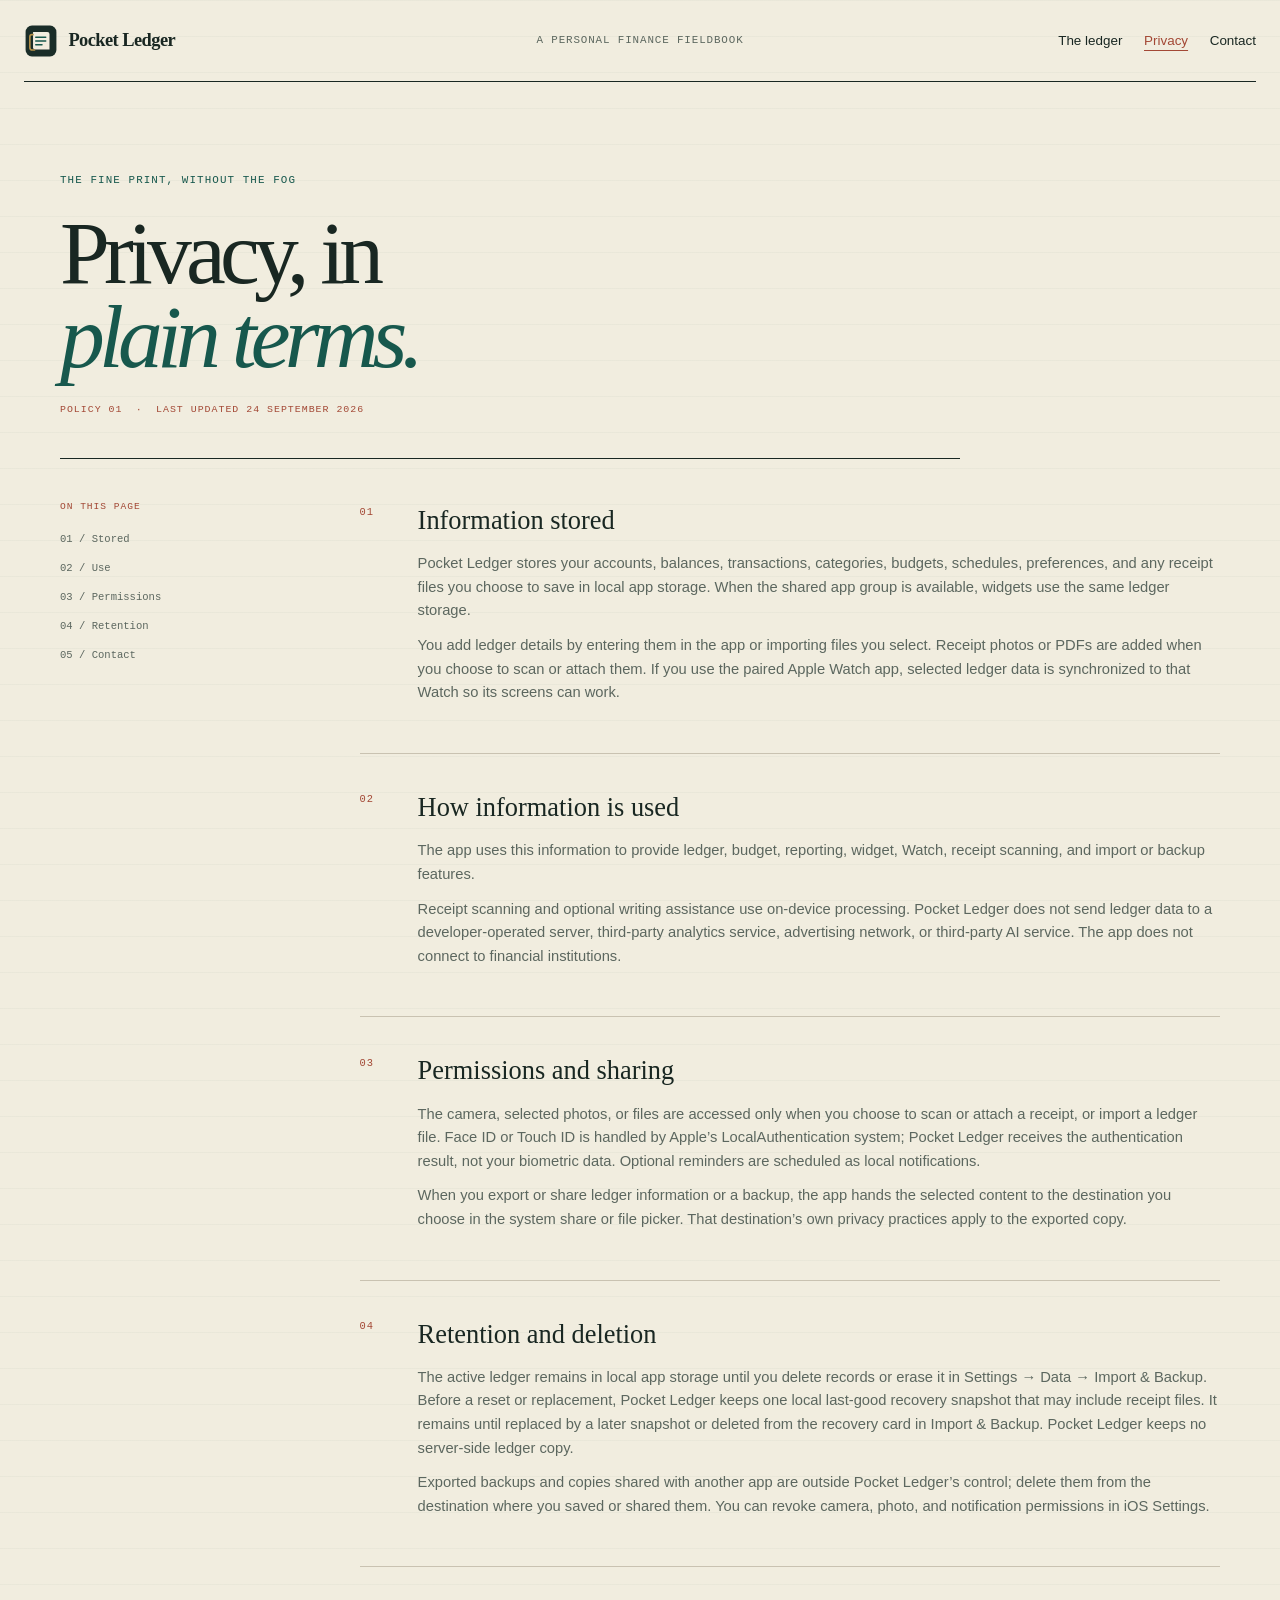
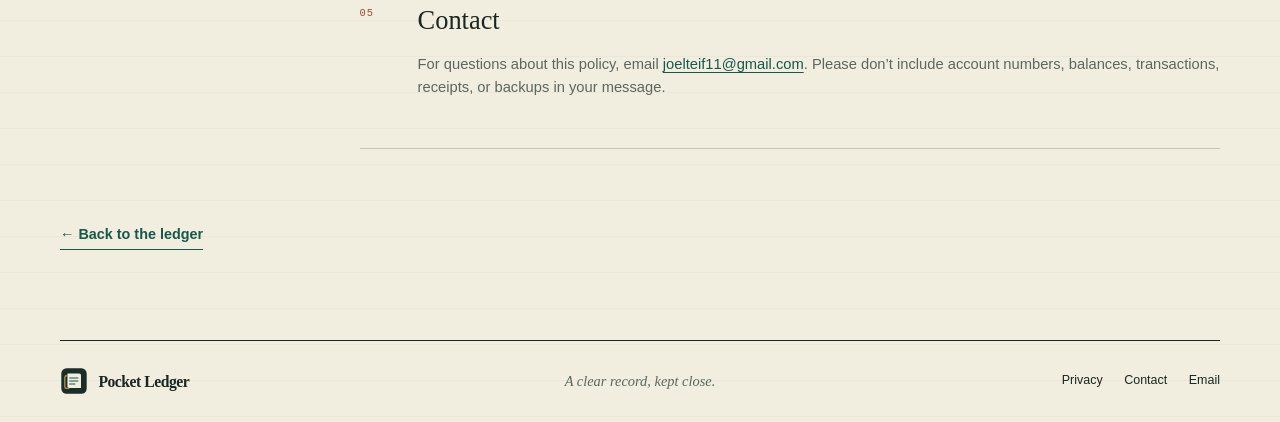
==== docs/privacy/index.html @ cd5b44ba "chore: normalize line endings and simplify watch sync" ====
<!doctype html>
<html lang="en">
  <head>
    <meta charset="utf-8">
    <meta name="viewport" content="width=device-width, initial-scale=1">
    <meta name="theme-color" content="#f1eddf">
    <meta name="description" content="Pocket Ledger privacy policy: how ledger data, receipts, permissions, exports, and deletion work.">
    <title>Privacy — Pocket Ledger</title>
    <link rel="stylesheet" href="../styles.css">
    <link rel="icon" href="../mark.svg" type="image/svg+xml">
  </head>
  <body>
    <a class="skip-link" href="#main">Skip to content</a>
    <header class="masthead">
      <a class="wordmark" href="../" aria-label="Pocket Ledger home"><img src="../mark.svg" alt="" width="34" height="34"><span>Pocket Ledger</span></a>
      <p class="masthead-note">A personal finance fieldbook</p>
      <nav aria-label="Main navigation"><a href="../#how-it-works">The ledger</a><a href="./" aria-current="page">Privacy</a><a href="../support/">Contact</a></nav>
    </header>
    <main class="document page-frame" id="main">
      <header class="document-heading">
        <p class="overline">The fine print, without the fog</p>
        <h1>Privacy, in<br><em>plain terms.</em></h1>
        <p class="document-date">POLICY 01 <span>·</span> LAST UPDATED 24 SEPTEMBER 2026</p>
      </header>
      <div class="policy-layout">
        <nav class="contents" aria-label="Policy sections">
          <span class="section-index">ON THIS PAGE</span>
          <a href="#stored">01 / Stored</a>
          <a href="#use">02 / Use</a>
          <a href="#sharing">03 / Permissions</a>
          <a href="#retention">04 / Retention</a>
          <a href="#contact">05 / Contact</a>
        </nav>
        <article class="policy-copy">
          <section id="stored">
            <span class="feature-number">01</span>
            <div><h2>Information stored</h2>
              <p>Pocket Ledger stores your accounts, balances, transactions, categories, budgets, schedules, preferences, and any receipt files you choose to save in local app storage. When the shared app group is available, widgets use the same ledger storage.</p>
              <p>You add ledger details by entering them in the app or importing files you select. Receipt photos or PDFs are added when you choose to scan or attach them. If you use the paired Apple Watch app, selected ledger data is synchronized to that Watch so its screens can work.</p>
            </div>
          </section>
          <section id="use">
            <span class="feature-number">02</span>
            <div><h2>How information is used</h2>
              <p>The app uses this information to provide ledger, budget, reporting, widget, Watch, receipt scanning, and import or backup features.</p>
              <p>Receipt scanning and optional writing assistance use on-device processing. Pocket Ledger does not send ledger data to a developer-operated server, third-party analytics service, advertising network, or third-party AI service. The app does not connect to financial institutions.</p>
            </div>
          </section>
          <section id="sharing">
            <span class="feature-number">03</span>
            <div><h2>Permissions and sharing</h2>
              <p>The camera, selected photos, or files are accessed only when you choose to scan or attach a receipt, or import a ledger file. Face ID or Touch ID is handled by Apple’s LocalAuthentication system; Pocket Ledger receives the authentication result, not your biometric data. Optional reminders are scheduled as local notifications.</p>
              <p>When you export or share ledger information or a backup, the app hands the selected content to the destination you choose in the system share or file picker. That destination’s own privacy practices apply to the exported copy.</p>
            </div>
          </section>
          <section id="retention">
            <span class="feature-number">04</span>
            <div><h2>Retention and deletion</h2>
              <p>The active ledger remains in local app storage until you delete records or erase it in Settings → Data → Import &amp; Backup. Before a reset or replacement, Pocket Ledger keeps one local last-good recovery snapshot that may include receipt files. It remains until replaced by a later snapshot or deleted from the recovery card in Import &amp; Backup. Pocket Ledger keeps no server-side ledger copy.</p>
              <p>Exported backups and copies shared with another app are outside Pocket Ledger’s control; delete them from the destination where you saved or shared them. You can revoke camera, photo, and notification permissions in iOS Settings.</p>
            </div>
          </section>
          <section id="contact">
            <span class="feature-number">05</span>
            <div><h2>Contact</h2>
              <p>For questions about this policy, email <a href="mailto:joelteif11@gmail.com">joelteif11@gmail.com</a>. Please don’t include account numbers, balances, transactions, receipts, or backups in your message.</p>
            </div>
          </section>
        </article>
      </div>
      <p class="back-link"><a class="text-action" href="../">← Back to the ledger</a></p>
    </main>
    <footer class="site-footer page-frame">
      <a class="wordmark" href="../"><img src="../mark.svg" alt="" width="28" height="28"><span>Pocket Ledger</span></a>
      <span class="footer-motto">A clear record, kept close.</span>
      <nav aria-label="Footer navigation"><a href="./">Privacy</a><a href="../support/">Contact</a><a href="mailto:joelteif11@gmail.com">Email</a></nav>
    </footer>
  </body>
</html>
---- docs/styles.css ----
:root {
  color-scheme: light dark;
  font-family: -apple-system, BlinkMacSystemFont, "Segoe UI", sans-serif;
  font-synthesis: none;
  text-rendering: optimizeLegibility;
  --paper: #f1eddf;
  --paper-deep: #e6deca;
  --ink: #192722;
  --muted: #5c675f;
  --line: #c9c2b1;
  --green: #17584d;
  --green-light: #d9e3d1;
  --gold: #b69148;
  --red: #a34835;
  --deep: #1a2d28;
  --serif: "Iowan Old Style", "Palatino Linotype", "Book Antiqua", Georgia, serif;
  --mono: "SFMono-Regular", Consolas, "Liberation Mono", monospace;
}

* { box-sizing: border-box; }
html { scroll-behavior: smooth; }
body {
  margin: 0;
  background-color: var(--paper);
  background-image: linear-gradient(to bottom, rgb(25 39 34 / 3%) 1px, transparent 1px);
  background-size: 100% 36px;
  color: var(--ink);
  line-height: 1.6;
}
a { color: var(--green); text-underline-offset: 0.22em; }
a:hover { color: var(--red); }
a:focus-visible { outline: 2px solid var(--red); outline-offset: 4px; }
.skip-link { position: absolute; z-index: 3; top: -4rem; left: 1rem; padding: 0.7rem 1rem; background: var(--paper); color: var(--ink); }
.skip-link:focus { top: 1rem; }
.page-frame { width: min(1160px, calc(100% - 3rem)); margin-inline: auto; }
.masthead { width: min(1320px, calc(100% - 3rem)); min-height: 82px; margin-inline: auto; display: grid; grid-template-columns: 1fr 1fr 1fr; align-items: center; border-bottom: 1px solid var(--ink); }
.wordmark { display: inline-flex; width: max-content; align-items: center; gap: 0.65rem; color: var(--ink); font-family: var(--serif); font-size: 1.15rem; font-weight: 700; text-decoration: none; letter-spacing: -0.03em; }
.wordmark img { display: block; }
.masthead-note { margin: 0; text-align: center; color: var(--muted); font-family: var(--mono); font-size: 0.68rem; letter-spacing: 0.08em; text-transform: uppercase; }
.masthead nav, .site-footer nav { display: flex; justify-content: flex-end; gap: 1.35rem; }
.masthead nav a, .site-footer nav a { color: var(--ink); text-decoration: none; font-size: 0.84rem; }
.masthead nav a[aria-current="page"] { color: var(--red); text-decoration: underline; text-decoration-thickness: 1px; text-underline-offset: 0.35em; }
.masthead nav a:hover, .site-footer nav a:hover { color: var(--red); }
.overline, .section-index, .document-date, .hero-footnote, .feature-number, .folio-figure figcaption span {
  font-family: var(--mono); font-size: 0.68rem; letter-spacing: 0.1em; text-transform: uppercase;
}
.overline { margin: 0 0 1.45rem; color: var(--green); }
.overline-mark { display: inline-block; width: 1.25rem; height: 1px; margin: 0 0 0.22rem 0.1rem; background: var(--red); }
.hero { display: grid; grid-template-columns: 0.92fr 1.08fr; align-items: center; gap: clamp(2rem, 5vw, 5rem); padding-block: clamp(4rem, 8vw, 7rem) clamp(3rem, 6vw, 5rem); }
.hero h1, .document-heading h1 { margin: 0; font-family: var(--serif); font-size: clamp(3.7rem, 7.5vw, 7rem); font-weight: 500; line-height: 0.93; letter-spacing: -0.065em; }
.hero h1 em, .document-heading h1 em { color: var(--green); font-weight: 400; }
.hero-description { max-width: 420px; margin: 1.7rem 0 0; color: var(--muted); font-size: 1.05rem; }
.hero-links { display: flex; flex-wrap: wrap; align-items: baseline; gap: 1.5rem; margin-top: 1.9rem; }
.text-action, .quiet-action { display: inline-flex; align-items: baseline; gap: 0.45rem; padding-bottom: 0.2rem; border-bottom: 1px solid currentColor; color: var(--green); text-decoration: none; font-size: 0.9rem; font-weight: 650; }
.quiet-action { color: var(--muted); font-weight: 500; }
.text-action:hover, .quiet-action:hover { color: var(--red); }
.hero-footnote { margin: 3.2rem 0 0; color: var(--muted); font-size: 0.62rem; }
.hero-footnote span { padding-inline: 0.35rem; color: var(--red); }
.folio-figure { margin: 0; }
.folio-figure img { display: block; width: 100%; height: auto; }
.folio-figure figcaption { display: flex; justify-content: space-between; gap: 1rem; margin-top: 0.7rem; padding-top: 0.55rem; border-top: 1px solid var(--line); color: var(--muted); font-size: 0.75rem; }
.folio-figure figcaption span { color: var(--red); font-size: 0.6rem; }
.manifesto { min-height: 155px; display: grid; grid-template-columns: 1fr 2.2fr auto; align-items: center; gap: 2rem; border-block: 1px solid var(--ink); }
.section-index { align-self: start; padding-top: 1.4rem; color: var(--red); font-size: 0.6rem; }
.manifesto > p { max-width: 720px; margin: 1.3rem 0; font-family: var(--serif); font-size: clamp(1.2rem, 2vw, 1.75rem); line-height: 1.35; }
.manifesto-stamp { width: 76px; height: 76px; display: grid; place-content: center; border: 1px solid var(--green); border-radius: 50%; color: var(--green); text-align: center; font-family: var(--mono); font-size: 0.6rem; line-height: 1.35; letter-spacing: 0.1em; transform: rotate(-9deg); }
.features { display: grid; grid-template-columns: 0.85fr 1.15fr; gap: clamp(2rem, 6vw, 7rem); padding-block: clamp(4rem, 8vw, 7rem); }
.section-heading .overline { margin-bottom: 1rem; }
.section-heading h2, .privacy-inner h2, .closing h2 { margin: 0; font-family: var(--serif); font-size: clamp(2.7rem, 5vw, 4.8rem); font-weight: 500; line-height: 0.98; letter-spacing: -0.055em; }
.feature-list { border-top: 1px solid var(--ink); }
.feature-row { display: grid; grid-template-columns: 42px 1fr; column-gap: 1rem; padding: 1.4rem 0 1.65rem; border-bottom: 1px solid var(--line); }
.feature-number { grid-row: span 2; padding-top: 0.3rem; color: var(--red); font-size: 0.65rem; }
.feature-row h3 { margin: 0; font-family: var(--serif); font-size: 1.45rem; font-weight: 500; letter-spacing: -0.025em; }
.feature-row p { max-width: 540px; margin: 0.45rem 0 0; color: var(--muted); font-size: 0.92rem; }
.privacy-strip { background: var(--deep); color: var(--paper); }
.privacy-inner { min-height: 350px; display: grid; grid-template-columns: 0.75fr 1.25fr 1fr; align-items: center; gap: 2.5rem; padding-block: 4rem; }
.privacy-inner .section-index { align-self: start; color: #d1b773; }
.privacy-inner h2 { font-size: clamp(2.5rem, 4.4vw, 4.3rem); }
.privacy-copy { max-width: 360px; }
.privacy-copy p { margin-top: 0; color: #d2d7ce; font-size: 0.92rem; }
.privacy-copy .text-action { color: #e4c879; }
.closing { padding-block: clamp(4.5rem, 9vw, 7rem); text-align: center; }
.closing .overline { margin-bottom: 1.1rem; }
.closing h2 { max-width: 650px; margin-inline: auto; }
.closing > p:not(.overline) { margin: 1rem 0; color: var(--muted); }
.email-link { display: inline-flex; align-items: center; gap: 0.55rem; color: var(--green); font-family: var(--serif); font-size: clamp(1.4rem, 3vw, 2rem); text-decoration-color: var(--gold); text-decoration-thickness: 1px; text-underline-offset: 0.28em; }
.email-link:hover { color: var(--red); }
.site-footer { min-height: 82px; display: grid; grid-template-columns: 1fr 1fr 1fr; align-items: center; border-top: 1px solid var(--ink); }
.site-footer .wordmark { font-size: 0.98rem; }
.footer-motto { color: var(--muted); text-align: center; font-family: var(--serif); font-style: italic; font-size: 0.9rem; }
.site-footer nav a { font-size: 0.78rem; }

.document { padding-block: clamp(3.5rem, 7vw, 6rem); }
.document-heading { max-width: 900px; padding-bottom: 2.5rem; border-bottom: 1px solid var(--ink); }
.document-heading h1 { font-size: clamp(3.5rem, 7vw, 6.2rem); }
.document-heading .overline { margin-bottom: 1.4rem; }
.contact-page .overline, .contact-page .section-index { font-size: 0.75rem; }
.contact-page .document-heading h1 { letter-spacing: -0.05em; }
.document-date { margin: 1.5rem 0 0; color: var(--red); font-size: 0.62rem; }
.document-date span { padding-inline: 0.4rem; }
.policy-layout { display: grid; grid-template-columns: 210px 1fr; gap: clamp(2rem, 7vw, 7rem); padding-top: 2.5rem; }
.contents { height: max-content; display: grid; gap: 0.75rem; position: sticky; top: 1.5rem; }
.contents .section-index { padding: 0 0 0.3rem; }
.contents a { color: var(--muted); text-decoration: none; font-family: var(--mono); font-size: 0.66rem; }
.contents a:hover { color: var(--red); }
.policy-copy section { display: grid; grid-template-columns: 42px 1fr; gap: 1rem; padding: 0 0 2rem; margin-bottom: 2rem; border-bottom: 1px solid var(--line); scroll-margin-top: 2rem; }
.policy-copy .feature-number { padding-top: 0.35rem; }
.policy-copy h2, .contact-sheet h2 { margin: 0; font-family: var(--serif); font-size: 1.65rem; font-weight: 500; }
.policy-copy p, .contact-sheet p { margin: 0.7rem 0 0; color: var(--muted); font-size: 0.92rem; }
.policy-copy a { color: var(--green); }
.back-link { margin: 2.5rem 0 0; }
.document-intro { max-width: 520px; color: var(--muted); font-size: 1.05rem; }
.contact-page .document-heading { border-bottom: 0; padding-bottom: 1rem; }
.contact-sheet { max-width: 760px; padding: 2rem 0; border-block: 1px solid var(--ink); }
.contact-sheet .section-index { display: block; padding: 0; margin-bottom: 1.1rem; }
.contact-sheet h2 { font-size: 2rem; }
.contact-sheet .email-link { margin-top: 0.7rem; }
.contact-sheet .email-fallback { margin-top: 0.35rem; }
.contact-sheet p { max-width: 550px; }
.contact-page .back-link { padding-top: 1rem; }

@media (max-width: 800px) {
  .masthead { grid-template-columns: 1fr auto; min-height: 78px; }
  .masthead-note { display: none; }
  .hero { grid-template-columns: 1fr; gap: 2.3rem; }
  .hero-copy { max-width: 630px; }
  .folio-figure { max-width: 700px; margin-left: auto; }
  .manifesto { grid-template-columns: 1fr auto; gap: 0 1rem; padding-block: 1rem; }
  .manifesto .section-index { grid-column: 1; padding-top: 0.3rem; }
  .manifesto > p { grid-column: 1; margin-top: 0.5rem; }
  .manifesto-stamp { grid-column: 2; grid-row: 1 / span 2; }
  .features { grid-template-columns: 1fr; gap: 2rem; }
  .section-heading h2 br { display: none; }
  .privacy-inner { min-height: 0; grid-template-columns: 1fr 1fr; gap: 1.4rem 2rem; }
  .privacy-inner .section-index { grid-column: 1 / -1; }
  .privacy-copy { max-width: 520px; }
  .policy-layout { grid-template-columns: 1fr; gap: 2rem; }
  .contents { position: static; grid-template-columns: repeat(2, max-content); column-gap: 1.25rem; }
  .contents .section-index { grid-column: 1 / -1; }
}
@media (max-width: 560px) {
  .page-frame { width: calc(100% - 2rem); }
  .masthead { width: calc(100% - 2rem); grid-template-columns: 1fr; gap: 0.55rem; padding-block: 0.8rem; }
  .masthead nav { justify-content: flex-start; gap: 1rem; }
  .masthead nav a { font-size: 0.78rem; }
  .hero { padding-block: 3.4rem 2.7rem; }
  .hero h1 { font-size: clamp(3.3rem, 15vw, 5rem); }
  .hero-footnote { margin-top: 2rem; font-size: 0.56rem; }
  .folio-figure figcaption { flex-direction: column; gap: 0.15rem; }
  .manifesto { min-height: 0; }
  .manifesto-stamp { width: 62px; height: 62px; font-size: 0.52rem; }
  .privacy-inner { grid-template-columns: 1fr; padding-block: 3rem; }
  .privacy-inner .section-index { grid-column: auto; }
  .site-footer { grid-template-columns: 1fr auto; gap: 0.7rem; padding-block: 1rem; }
  .footer-motto { display: none; }
  .site-footer nav { gap: 0.85rem; }
  .site-footer nav a { font-size: 0.72rem; }
  .document { padding-top: 3rem; }
  .document-heading h1 { font-size: clamp(3.3rem, 15vw, 5rem); }
  .contents { grid-template-columns: 1fr 1fr; }
  .policy-copy section { grid-template-columns: 30px 1fr; gap: 0.7rem; }
  .contact-sheet .email-link { font-size: clamp(1.2rem, 6vw, 1.6rem); }
}
@media (prefers-reduced-motion: reduce) {
  html { scroll-behavior: auto; }
  *, *::before, *::after { animation-duration: 0.01ms !important; transition-duration: 0.01ms !important; }
}
@media (prefers-color-scheme: dark) {
  :root { --paper: #1c2621; --paper-deep: #29362e; --ink: #eee8d9; --muted: #b9c1b8; --line: #49564a; --green: #b5d4b8; --green-light: #293a32; --gold: #dcc47e; --red: #e39477; --deep: #111a16; }
  body { background-image: linear-gradient(to bottom, rgb(238 232 217 / 3%) 1px, transparent 1px); }
  .folio-figure img { filter: brightness(0.9); }
}
@media (forced-colors: active) {
  .manifesto-stamp, .contact-sheet, .feature-row, .policy-copy section { border-color: CanvasText; }
}
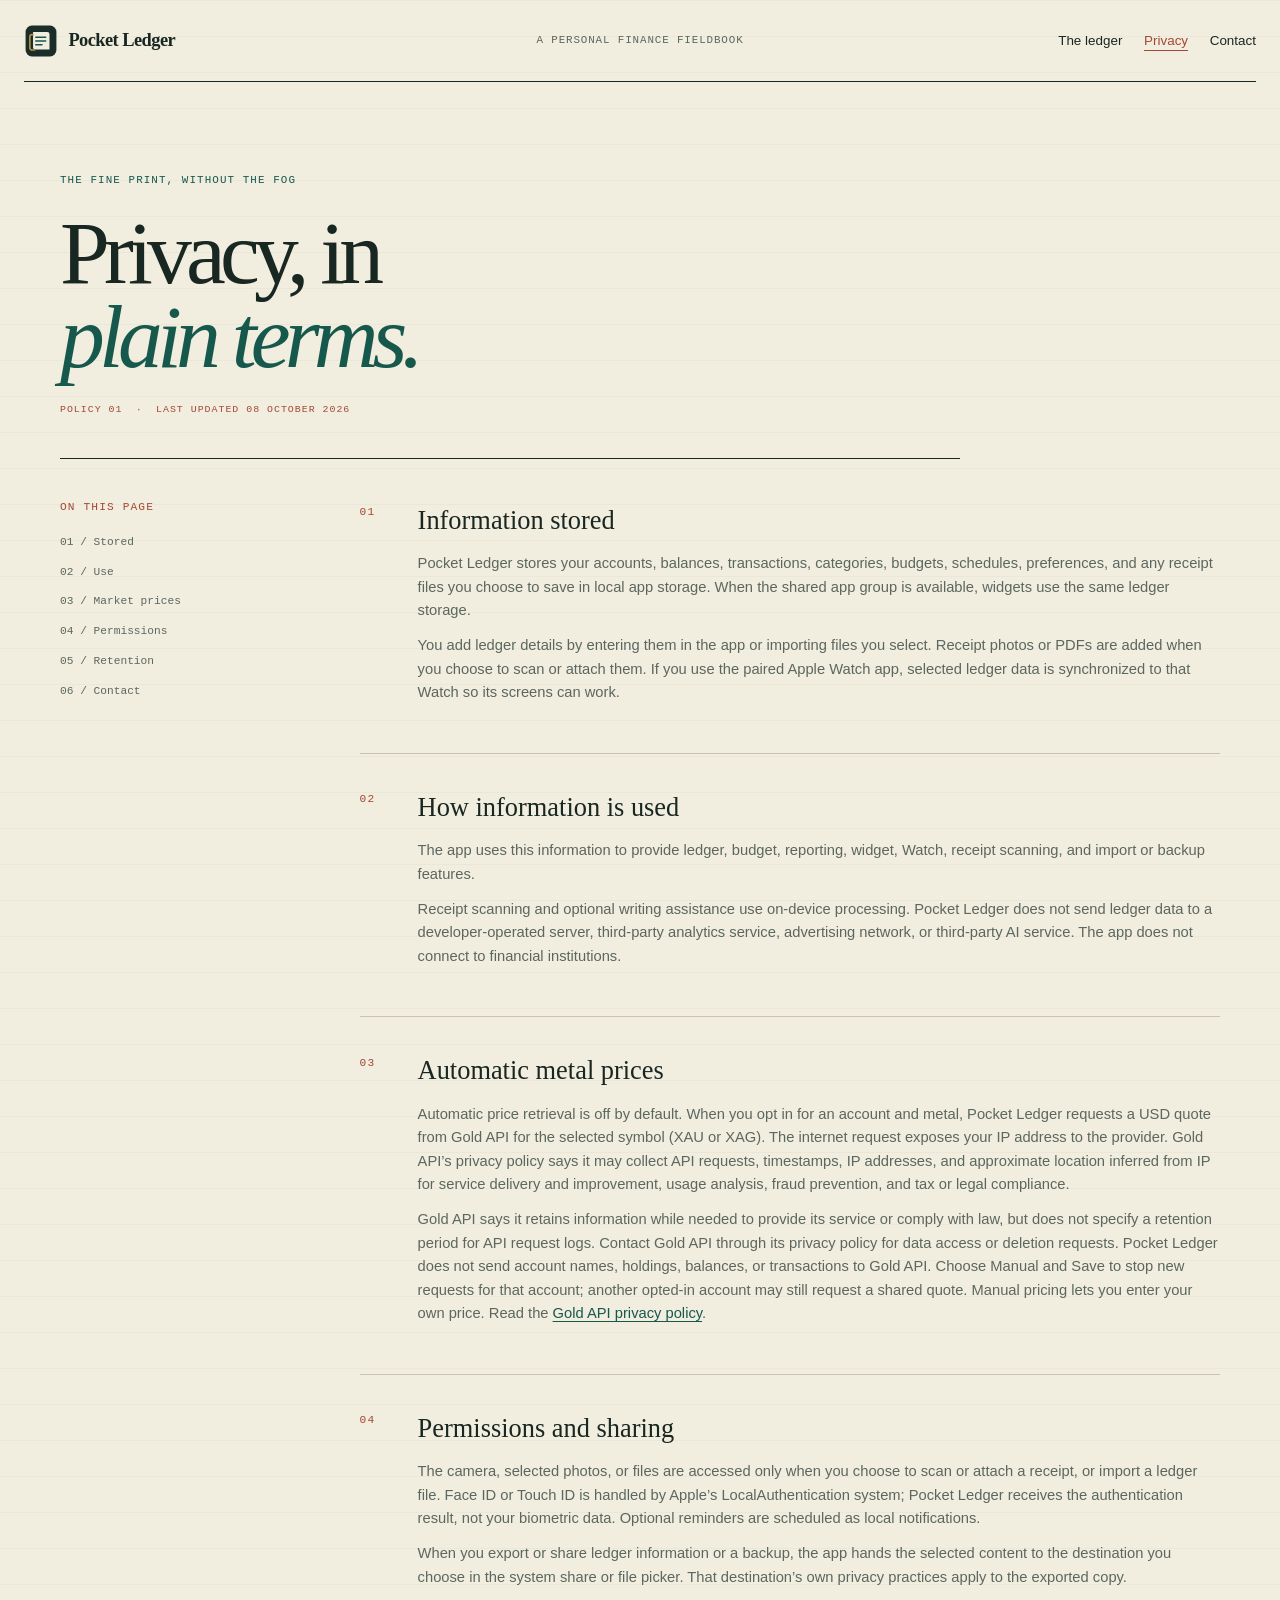
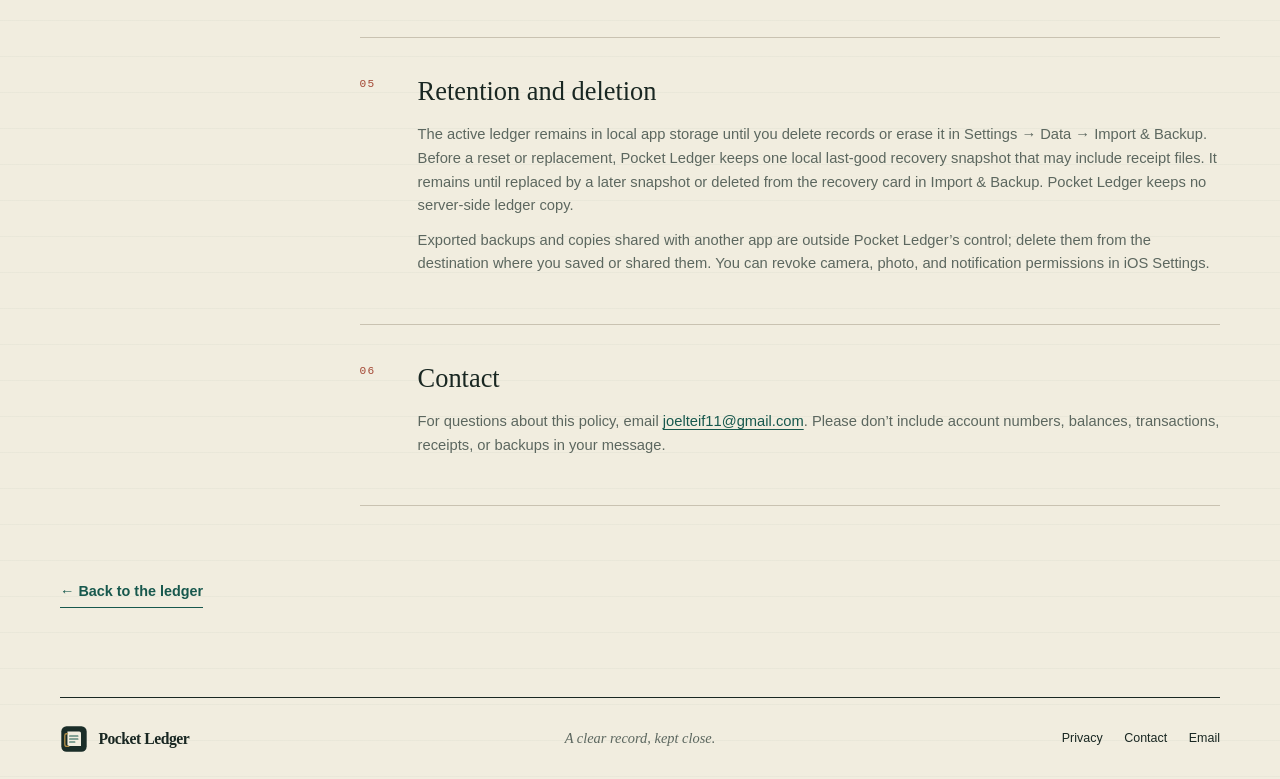
==== commit aa680c05: "Make metal price retrieval opt-in" ====
--- a/docs/privacy/index.html
+++ b/docs/privacy/index.html
@@ -1,79 +1,87 @@
-<!doctype html>
-<html lang="en">
-  <head>
-    <meta charset="utf-8">
-    <meta name="viewport" content="width=device-width, initial-scale=1">
-    <meta name="theme-color" content="#f1eddf">
-    <meta name="description" content="Pocket Ledger privacy policy: how ledger data, receipts, permissions, exports, and deletion work.">
-    <title>Privacy — Pocket Ledger</title>
-    <link rel="stylesheet" href="../styles.css">
-    <link rel="icon" href="../mark.svg" type="image/svg+xml">
-  </head>
-  <body>
-    <a class="skip-link" href="#main">Skip to content</a>
-    <header class="masthead">
-      <a class="wordmark" href="../" aria-label="Pocket Ledger home"><img src="../mark.svg" alt="" width="34" height="34"><span>Pocket Ledger</span></a>
-      <p class="masthead-note">A personal finance fieldbook</p>
-      <nav aria-label="Main navigation"><a href="../#how-it-works">The ledger</a><a href="./" aria-current="page">Privacy</a><a href="../support/">Contact</a></nav>
-    </header>
-    <main class="document page-frame" id="main">
-      <header class="document-heading">
-        <p class="overline">The fine print, without the fog</p>
-        <h1>Privacy, in<br><em>plain terms.</em></h1>
-        <p class="document-date">POLICY 01 <span>·</span> LAST UPDATED 24 SEPTEMBER 2026</p>
-      </header>
-      <div class="policy-layout">
-        <nav class="contents" aria-label="Policy sections">
-          <span class="section-index">ON THIS PAGE</span>
-          <a href="#stored">01 / Stored</a>
-          <a href="#use">02 / Use</a>
-          <a href="#sharing">03 / Permissions</a>
-          <a href="#retention">04 / Retention</a>
-          <a href="#contact">05 / Contact</a>
-        </nav>
-        <article class="policy-copy">
-          <section id="stored">
-            <span class="feature-number">01</span>
-            <div><h2>Information stored</h2>
-              <p>Pocket Ledger stores your accounts, balances, transactions, categories, budgets, schedules, preferences, and any receipt files you choose to save in local app storage. When the shared app group is available, widgets use the same ledger storage.</p>
-              <p>You add ledger details by entering them in the app or importing files you select. Receipt photos or PDFs are added when you choose to scan or attach them. If you use the paired Apple Watch app, selected ledger data is synchronized to that Watch so its screens can work.</p>
-            </div>
-          </section>
-          <section id="use">
-            <span class="feature-number">02</span>
-            <div><h2>How information is used</h2>
-              <p>The app uses this information to provide ledger, budget, reporting, widget, Watch, receipt scanning, and import or backup features.</p>
-              <p>Receipt scanning and optional writing assistance use on-device processing. Pocket Ledger does not send ledger data to a developer-operated server, third-party analytics service, advertising network, or third-party AI service. The app does not connect to financial institutions.</p>
-            </div>
-          </section>
-          <section id="sharing">
-            <span class="feature-number">03</span>
-            <div><h2>Permissions and sharing</h2>
-              <p>The camera, selected photos, or files are accessed only when you choose to scan or attach a receipt, or import a ledger file. Face ID or Touch ID is handled by Apple’s LocalAuthentication system; Pocket Ledger receives the authentication result, not your biometric data. Optional reminders are scheduled as local notifications.</p>
-              <p>When you export or share ledger information or a backup, the app hands the selected content to the destination you choose in the system share or file picker. That destination’s own privacy practices apply to the exported copy.</p>
-            </div>
-          </section>
-          <section id="retention">
-            <span class="feature-number">04</span>
-            <div><h2>Retention and deletion</h2>
-              <p>The active ledger remains in local app storage until you delete records or erase it in Settings → Data → Import &amp; Backup. Before a reset or replacement, Pocket Ledger keeps one local last-good recovery snapshot that may include receipt files. It remains until replaced by a later snapshot or deleted from the recovery card in Import &amp; Backup. Pocket Ledger keeps no server-side ledger copy.</p>
-              <p>Exported backups and copies shared with another app are outside Pocket Ledger’s control; delete them from the destination where you saved or shared them. You can revoke camera, photo, and notification permissions in iOS Settings.</p>
-            </div>
-          </section>
-          <section id="contact">
-            <span class="feature-number">05</span>
-            <div><h2>Contact</h2>
-              <p>For questions about this policy, email <a href="mailto:joelteif11@gmail.com">joelteif11@gmail.com</a>. Please don’t include account numbers, balances, transactions, receipts, or backups in your message.</p>
-            </div>
-          </section>
-        </article>
-      </div>
-      <p class="back-link"><a class="text-action" href="../">← Back to the ledger</a></p>
-    </main>
-    <footer class="site-footer page-frame">
-      <a class="wordmark" href="../"><img src="../mark.svg" alt="" width="28" height="28"><span>Pocket Ledger</span></a>
-      <span class="footer-motto">A clear record, kept close.</span>
-      <nav aria-label="Footer navigation"><a href="./">Privacy</a><a href="../support/">Contact</a><a href="mailto:joelteif11@gmail.com">Email</a></nav>
-    </footer>
-  </body>
-</html>
+<!doctype html>
+<html lang="en">
+  <head>
+    <meta charset="utf-8">
+    <meta name="viewport" content="width=device-width, initial-scale=1">
+    <meta name="theme-color" content="#f1eddf">
+    <meta name="description" content="Pocket Ledger privacy policy: how ledger data, receipts, permissions, exports, and deletion work.">
+    <title>Privacy — Pocket Ledger</title>
+    <link rel="stylesheet" href="../styles.css">
+    <link rel="icon" href="../mark.svg" type="image/svg+xml">
+  </head>
+  <body>
+    <a class="skip-link" href="#main">Skip to content</a>
+    <header class="masthead">
+      <a class="wordmark" href="../" aria-label="Pocket Ledger home"><img src="../mark.svg" alt="" width="34" height="34"><span>Pocket Ledger</span></a>
+      <p class="masthead-note">A personal finance fieldbook</p>
+      <nav aria-label="Main navigation"><a href="../#how-it-works">The ledger</a><a href="./" aria-current="page">Privacy</a><a href="../support/">Contact</a></nav>
+    </header>
+    <main class="document page-frame" id="main">
+      <header class="document-heading">
+        <p class="overline">The fine print, without the fog</p>
+        <h1>Privacy, in<br><em>plain terms.</em></h1>
+        <p class="document-date">POLICY 01 <span>·</span> LAST UPDATED 08 OCTOBER 2026</p>
+      </header>
+      <div class="policy-layout">
+        <nav class="contents" aria-label="Policy sections">
+          <span class="section-index">ON THIS PAGE</span>
+          <a href="#stored">01 / Stored</a>
+          <a href="#use">02 / Use</a>
+          <a href="#market-prices">03 / Market prices</a>
+          <a href="#sharing">04 / Permissions</a>
+          <a href="#retention">05 / Retention</a>
+          <a href="#contact">06 / Contact</a>
+        </nav>
+        <article class="policy-copy">
+          <section id="stored">
+            <span class="feature-number">01</span>
+            <div><h2>Information stored</h2>
+              <p>Pocket Ledger stores your accounts, balances, transactions, categories, budgets, schedules, preferences, and any receipt files you choose to save in local app storage. When the shared app group is available, widgets use the same ledger storage.</p>
+              <p>You add ledger details by entering them in the app or importing files you select. Receipt photos or PDFs are added when you choose to scan or attach them. If you use the paired Apple Watch app, selected ledger data is synchronized to that Watch so its screens can work.</p>
+            </div>
+          </section>
+          <section id="use">
+            <span class="feature-number">02</span>
+            <div><h2>How information is used</h2>
+              <p>The app uses this information to provide ledger, budget, reporting, widget, Watch, receipt scanning, and import or backup features.</p>
+              <p>Receipt scanning and optional writing assistance use on-device processing. Pocket Ledger does not send ledger data to a developer-operated server, third-party analytics service, advertising network, or third-party AI service. The app does not connect to financial institutions.</p>
+            </div>
+          </section>
+          <section id="market-prices">
+            <span class="feature-number">03</span>
+            <div><h2>Automatic metal prices</h2>
+              <p>Automatic price retrieval is off by default. When you opt in for an account and metal, Pocket Ledger requests a USD quote from Gold API for the selected symbol (XAU or XAG). The internet request exposes your IP address to the provider. Gold API’s privacy policy says it may collect API requests, timestamps, IP addresses, and approximate location inferred from IP for service delivery and improvement, usage analysis, fraud prevention, and tax or legal compliance.</p>
+              <p>Gold API says it retains information while needed to provide its service or comply with law, but does not specify a retention period for API request logs. Contact Gold API through its privacy policy for data access or deletion requests. Pocket Ledger does not send account names, holdings, balances, or transactions to Gold API. Choose Manual and Save to stop new requests for that account; another opted-in account may still request a shared quote. Manual pricing lets you enter your own price. Read the <a href="https://gold-api.com/privacy" target="_blank" rel="noopener noreferrer">Gold API privacy policy</a>.</p>
+            </div>
+          </section>
+          <section id="sharing">
+            <span class="feature-number">04</span>
+            <div><h2>Permissions and sharing</h2>
+              <p>The camera, selected photos, or files are accessed only when you choose to scan or attach a receipt, or import a ledger file. Face ID or Touch ID is handled by Apple’s LocalAuthentication system; Pocket Ledger receives the authentication result, not your biometric data. Optional reminders are scheduled as local notifications.</p>
+              <p>When you export or share ledger information or a backup, the app hands the selected content to the destination you choose in the system share or file picker. That destination’s own privacy practices apply to the exported copy.</p>
+            </div>
+          </section>
+          <section id="retention">
+            <span class="feature-number">05</span>
+            <div><h2>Retention and deletion</h2>
+              <p>The active ledger remains in local app storage until you delete records or erase it in Settings → Data → Import &amp; Backup. Before a reset or replacement, Pocket Ledger keeps one local last-good recovery snapshot that may include receipt files. It remains until replaced by a later snapshot or deleted from the recovery card in Import &amp; Backup. Pocket Ledger keeps no server-side ledger copy.</p>
+              <p>Exported backups and copies shared with another app are outside Pocket Ledger’s control; delete them from the destination where you saved or shared them. You can revoke camera, photo, and notification permissions in iOS Settings.</p>
+            </div>
+          </section>
+          <section id="contact">
+            <span class="feature-number">06</span>
+            <div><h2>Contact</h2>
+              <p>For questions about this policy, email <a href="mailto:joelteif11@gmail.com">joelteif11@gmail.com</a>. Please don’t include account numbers, balances, transactions, receipts, or backups in your message.</p>
+            </div>
+          </section>
+        </article>
+      </div>
+      <p class="back-link"><a class="text-action" href="../">← Back to the ledger</a></p>
+    </main>
+    <footer class="site-footer page-frame">
+      <a class="wordmark" href="../"><img src="../mark.svg" alt="" width="28" height="28"><span>Pocket Ledger</span></a>
+      <span class="footer-motto">A clear record, kept close.</span>
+      <nav aria-label="Footer navigation"><a href="./">Privacy</a><a href="../support/">Contact</a><a href="mailto:joelteif11@gmail.com">Email</a></nav>
+    </footer>
+  </body>
+</html>
--- a/docs/styles.css
+++ b/docs/styles.css
@@ -1,175 +1,175 @@
-:root {
-  color-scheme: light dark;
-  font-family: -apple-system, BlinkMacSystemFont, "Segoe UI", sans-serif;
-  font-synthesis: none;
-  text-rendering: optimizeLegibility;
-  --paper: #f1eddf;
-  --paper-deep: #e6deca;
-  --ink: #192722;
-  --muted: #5c675f;
-  --line: #c9c2b1;
-  --green: #17584d;
-  --green-light: #d9e3d1;
-  --gold: #b69148;
-  --red: #a34835;
-  --deep: #1a2d28;
-  --serif: "Iowan Old Style", "Palatino Linotype", "Book Antiqua", Georgia, serif;
-  --mono: "SFMono-Regular", Consolas, "Liberation Mono", monospace;
-}
-
-* { box-sizing: border-box; }
-html { scroll-behavior: smooth; }
-body {
-  margin: 0;
-  background-color: var(--paper);
-  background-image: linear-gradient(to bottom, rgb(25 39 34 / 3%) 1px, transparent 1px);
-  background-size: 100% 36px;
-  color: var(--ink);
-  line-height: 1.6;
-}
-a { color: var(--green); text-underline-offset: 0.22em; }
-a:hover { color: var(--red); }
-a:focus-visible { outline: 2px solid var(--red); outline-offset: 4px; }
-.skip-link { position: absolute; z-index: 3; top: -4rem; left: 1rem; padding: 0.7rem 1rem; background: var(--paper); color: var(--ink); }
-.skip-link:focus { top: 1rem; }
-.page-frame { width: min(1160px, calc(100% - 3rem)); margin-inline: auto; }
-.masthead { width: min(1320px, calc(100% - 3rem)); min-height: 82px; margin-inline: auto; display: grid; grid-template-columns: 1fr 1fr 1fr; align-items: center; border-bottom: 1px solid var(--ink); }
-.wordmark { display: inline-flex; width: max-content; align-items: center; gap: 0.65rem; color: var(--ink); font-family: var(--serif); font-size: 1.15rem; font-weight: 700; text-decoration: none; letter-spacing: -0.03em; }
-.wordmark img { display: block; }
-.masthead-note { margin: 0; text-align: center; color: var(--muted); font-family: var(--mono); font-size: 0.68rem; letter-spacing: 0.08em; text-transform: uppercase; }
-.masthead nav, .site-footer nav { display: flex; justify-content: flex-end; gap: 1.35rem; }
-.masthead nav a, .site-footer nav a { color: var(--ink); text-decoration: none; font-size: 0.84rem; }
-.masthead nav a[aria-current="page"] { color: var(--red); text-decoration: underline; text-decoration-thickness: 1px; text-underline-offset: 0.35em; }
-.masthead nav a:hover, .site-footer nav a:hover { color: var(--red); }
-.overline, .section-index, .document-date, .hero-footnote, .feature-number, .folio-figure figcaption span {
-  font-family: var(--mono); font-size: 0.68rem; letter-spacing: 0.1em; text-transform: uppercase;
-}
-.overline { margin: 0 0 1.45rem; color: var(--green); }
-.overline-mark { display: inline-block; width: 1.25rem; height: 1px; margin: 0 0 0.22rem 0.1rem; background: var(--red); }
-.hero { display: grid; grid-template-columns: 0.92fr 1.08fr; align-items: center; gap: clamp(2rem, 5vw, 5rem); padding-block: clamp(4rem, 8vw, 7rem) clamp(3rem, 6vw, 5rem); }
-.hero h1, .document-heading h1 { margin: 0; font-family: var(--serif); font-size: clamp(3.7rem, 7.5vw, 7rem); font-weight: 500; line-height: 0.93; letter-spacing: -0.065em; }
-.hero h1 em, .document-heading h1 em { color: var(--green); font-weight: 400; }
-.hero-description { max-width: 420px; margin: 1.7rem 0 0; color: var(--muted); font-size: 1.05rem; }
-.hero-links { display: flex; flex-wrap: wrap; align-items: baseline; gap: 1.5rem; margin-top: 1.9rem; }
-.text-action, .quiet-action { display: inline-flex; align-items: baseline; gap: 0.45rem; padding-bottom: 0.2rem; border-bottom: 1px solid currentColor; color: var(--green); text-decoration: none; font-size: 0.9rem; font-weight: 650; }
-.quiet-action { color: var(--muted); font-weight: 500; }
-.text-action:hover, .quiet-action:hover { color: var(--red); }
-.hero-footnote { margin: 3.2rem 0 0; color: var(--muted); font-size: 0.62rem; }
-.hero-footnote span { padding-inline: 0.35rem; color: var(--red); }
-.folio-figure { margin: 0; }
-.folio-figure img { display: block; width: 100%; height: auto; }
-.folio-figure figcaption { display: flex; justify-content: space-between; gap: 1rem; margin-top: 0.7rem; padding-top: 0.55rem; border-top: 1px solid var(--line); color: var(--muted); font-size: 0.75rem; }
-.folio-figure figcaption span { color: var(--red); font-size: 0.6rem; }
-.manifesto { min-height: 155px; display: grid; grid-template-columns: 1fr 2.2fr auto; align-items: center; gap: 2rem; border-block: 1px solid var(--ink); }
-.section-index { align-self: start; padding-top: 1.4rem; color: var(--red); font-size: 0.6rem; }
-.manifesto > p { max-width: 720px; margin: 1.3rem 0; font-family: var(--serif); font-size: clamp(1.2rem, 2vw, 1.75rem); line-height: 1.35; }
-.manifesto-stamp { width: 76px; height: 76px; display: grid; place-content: center; border: 1px solid var(--green); border-radius: 50%; color: var(--green); text-align: center; font-family: var(--mono); font-size: 0.6rem; line-height: 1.35; letter-spacing: 0.1em; transform: rotate(-9deg); }
-.features { display: grid; grid-template-columns: 0.85fr 1.15fr; gap: clamp(2rem, 6vw, 7rem); padding-block: clamp(4rem, 8vw, 7rem); }
-.section-heading .overline { margin-bottom: 1rem; }
-.section-heading h2, .privacy-inner h2, .closing h2 { margin: 0; font-family: var(--serif); font-size: clamp(2.7rem, 5vw, 4.8rem); font-weight: 500; line-height: 0.98; letter-spacing: -0.055em; }
-.feature-list { border-top: 1px solid var(--ink); }
-.feature-row { display: grid; grid-template-columns: 42px 1fr; column-gap: 1rem; padding: 1.4rem 0 1.65rem; border-bottom: 1px solid var(--line); }
-.feature-number { grid-row: span 2; padding-top: 0.3rem; color: var(--red); font-size: 0.65rem; }
-.feature-row h3 { margin: 0; font-family: var(--serif); font-size: 1.45rem; font-weight: 500; letter-spacing: -0.025em; }
-.feature-row p { max-width: 540px; margin: 0.45rem 0 0; color: var(--muted); font-size: 0.92rem; }
-.privacy-strip { background: var(--deep); color: var(--paper); }
-.privacy-inner { min-height: 350px; display: grid; grid-template-columns: 0.75fr 1.25fr 1fr; align-items: center; gap: 2.5rem; padding-block: 4rem; }
-.privacy-inner .section-index { align-self: start; color: #d1b773; }
-.privacy-inner h2 { font-size: clamp(2.5rem, 4.4vw, 4.3rem); }
-.privacy-copy { max-width: 360px; }
-.privacy-copy p { margin-top: 0; color: #d2d7ce; font-size: 0.92rem; }
-.privacy-copy .text-action { color: #e4c879; }
-.closing { padding-block: clamp(4.5rem, 9vw, 7rem); text-align: center; }
-.closing .overline { margin-bottom: 1.1rem; }
-.closing h2 { max-width: 650px; margin-inline: auto; }
-.closing > p:not(.overline) { margin: 1rem 0; color: var(--muted); }
-.email-link { display: inline-flex; align-items: center; gap: 0.55rem; color: var(--green); font-family: var(--serif); font-size: clamp(1.4rem, 3vw, 2rem); text-decoration-color: var(--gold); text-decoration-thickness: 1px; text-underline-offset: 0.28em; }
-.email-link:hover { color: var(--red); }
-.site-footer { min-height: 82px; display: grid; grid-template-columns: 1fr 1fr 1fr; align-items: center; border-top: 1px solid var(--ink); }
-.site-footer .wordmark { font-size: 0.98rem; }
-.footer-motto { color: var(--muted); text-align: center; font-family: var(--serif); font-style: italic; font-size: 0.9rem; }
-.site-footer nav a { font-size: 0.78rem; }
-
-.document { padding-block: clamp(3.5rem, 7vw, 6rem); }
-.document-heading { max-width: 900px; padding-bottom: 2.5rem; border-bottom: 1px solid var(--ink); }
-.document-heading h1 { font-size: clamp(3.5rem, 7vw, 6.2rem); }
-.document-heading .overline { margin-bottom: 1.4rem; }
-.contact-page .overline, .contact-page .section-index { font-size: 0.75rem; }
-.contact-page .document-heading h1 { letter-spacing: -0.05em; }
-.document-date { margin: 1.5rem 0 0; color: var(--red); font-size: 0.62rem; }
-.document-date span { padding-inline: 0.4rem; }
-.policy-layout { display: grid; grid-template-columns: 210px 1fr; gap: clamp(2rem, 7vw, 7rem); padding-top: 2.5rem; }
-.contents { height: max-content; display: grid; gap: 0.75rem; position: sticky; top: 1.5rem; }
-.contents .section-index { padding: 0 0 0.3rem; }
-.contents a { color: var(--muted); text-decoration: none; font-family: var(--mono); font-size: 0.66rem; }
-.contents a:hover { color: var(--red); }
-.policy-copy section { display: grid; grid-template-columns: 42px 1fr; gap: 1rem; padding: 0 0 2rem; margin-bottom: 2rem; border-bottom: 1px solid var(--line); scroll-margin-top: 2rem; }
-.policy-copy .feature-number { padding-top: 0.35rem; }
-.policy-copy h2, .contact-sheet h2 { margin: 0; font-family: var(--serif); font-size: 1.65rem; font-weight: 500; }
-.policy-copy p, .contact-sheet p { margin: 0.7rem 0 0; color: var(--muted); font-size: 0.92rem; }
-.policy-copy a { color: var(--green); }
-.back-link { margin: 2.5rem 0 0; }
-.document-intro { max-width: 520px; color: var(--muted); font-size: 1.05rem; }
-.contact-page .document-heading { border-bottom: 0; padding-bottom: 1rem; }
-.contact-sheet { max-width: 760px; padding: 2rem 0; border-block: 1px solid var(--ink); }
-.contact-sheet .section-index { display: block; padding: 0; margin-bottom: 1.1rem; }
-.contact-sheet h2 { font-size: 2rem; }
-.contact-sheet .email-link { margin-top: 0.7rem; }
-.contact-sheet .email-fallback { margin-top: 0.35rem; }
-.contact-sheet p { max-width: 550px; }
-.contact-page .back-link { padding-top: 1rem; }
-
-@media (max-width: 800px) {
-  .masthead { grid-template-columns: 1fr auto; min-height: 78px; }
-  .masthead-note { display: none; }
-  .hero { grid-template-columns: 1fr; gap: 2.3rem; }
-  .hero-copy { max-width: 630px; }
-  .folio-figure { max-width: 700px; margin-left: auto; }
-  .manifesto { grid-template-columns: 1fr auto; gap: 0 1rem; padding-block: 1rem; }
-  .manifesto .section-index { grid-column: 1; padding-top: 0.3rem; }
-  .manifesto > p { grid-column: 1; margin-top: 0.5rem; }
-  .manifesto-stamp { grid-column: 2; grid-row: 1 / span 2; }
-  .features { grid-template-columns: 1fr; gap: 2rem; }
-  .section-heading h2 br { display: none; }
-  .privacy-inner { min-height: 0; grid-template-columns: 1fr 1fr; gap: 1.4rem 2rem; }
-  .privacy-inner .section-index { grid-column: 1 / -1; }
-  .privacy-copy { max-width: 520px; }
-  .policy-layout { grid-template-columns: 1fr; gap: 2rem; }
-  .contents { position: static; grid-template-columns: repeat(2, max-content); column-gap: 1.25rem; }
-  .contents .section-index { grid-column: 1 / -1; }
-}
-@media (max-width: 560px) {
-  .page-frame { width: calc(100% - 2rem); }
-  .masthead { width: calc(100% - 2rem); grid-template-columns: 1fr; gap: 0.55rem; padding-block: 0.8rem; }
-  .masthead nav { justify-content: flex-start; gap: 1rem; }
-  .masthead nav a { font-size: 0.78rem; }
-  .hero { padding-block: 3.4rem 2.7rem; }
-  .hero h1 { font-size: clamp(3.3rem, 15vw, 5rem); }
-  .hero-footnote { margin-top: 2rem; font-size: 0.56rem; }
-  .folio-figure figcaption { flex-direction: column; gap: 0.15rem; }
-  .manifesto { min-height: 0; }
-  .manifesto-stamp { width: 62px; height: 62px; font-size: 0.52rem; }
-  .privacy-inner { grid-template-columns: 1fr; padding-block: 3rem; }
-  .privacy-inner .section-index { grid-column: auto; }
-  .site-footer { grid-template-columns: 1fr auto; gap: 0.7rem; padding-block: 1rem; }
-  .footer-motto { display: none; }
-  .site-footer nav { gap: 0.85rem; }
-  .site-footer nav a { font-size: 0.72rem; }
-  .document { padding-top: 3rem; }
-  .document-heading h1 { font-size: clamp(3.3rem, 15vw, 5rem); }
-  .contents { grid-template-columns: 1fr 1fr; }
-  .policy-copy section { grid-template-columns: 30px 1fr; gap: 0.7rem; }
-  .contact-sheet .email-link { font-size: clamp(1.2rem, 6vw, 1.6rem); }
-}
-@media (prefers-reduced-motion: reduce) {
-  html { scroll-behavior: auto; }
-  *, *::before, *::after { animation-duration: 0.01ms !important; transition-duration: 0.01ms !important; }
-}
-@media (prefers-color-scheme: dark) {
-  :root { --paper: #1c2621; --paper-deep: #29362e; --ink: #eee8d9; --muted: #b9c1b8; --line: #49564a; --green: #b5d4b8; --green-light: #293a32; --gold: #dcc47e; --red: #e39477; --deep: #111a16; }
-  body { background-image: linear-gradient(to bottom, rgb(238 232 217 / 3%) 1px, transparent 1px); }
-  .folio-figure img { filter: brightness(0.9); }
-}
-@media (forced-colors: active) {
-  .manifesto-stamp, .contact-sheet, .feature-row, .policy-copy section { border-color: CanvasText; }
-}
+:root {
+  color-scheme: light dark;
+  font-family: -apple-system, BlinkMacSystemFont, "Segoe UI", sans-serif;
+  font-synthesis: none;
+  text-rendering: optimizeLegibility;
+  --paper: #f1eddf;
+  --paper-deep: #e6deca;
+  --ink: #192722;
+  --muted: #5c675f;
+  --line: #c9c2b1;
+  --green: #17584d;
+  --green-light: #d9e3d1;
+  --gold: #b69148;
+  --red: #a34835;
+  --deep: #1a2d28;
+  --serif: "Iowan Old Style", "Palatino Linotype", "Book Antiqua", Georgia, serif;
+  --mono: "SFMono-Regular", Consolas, "Liberation Mono", monospace;
+}
+
+* { box-sizing: border-box; }
+html { scroll-behavior: smooth; }
+body {
+  margin: 0;
+  background-color: var(--paper);
+  background-image: linear-gradient(to bottom, rgb(25 39 34 / 3%) 1px, transparent 1px);
+  background-size: 100% 36px;
+  color: var(--ink);
+  line-height: 1.6;
+}
+a { color: var(--green); text-underline-offset: 0.22em; }
+a:hover { color: var(--red); }
+a:focus-visible { outline: 2px solid var(--red); outline-offset: 4px; }
+.skip-link { position: absolute; z-index: 3; top: -4rem; left: 1rem; padding: 0.7rem 1rem; background: var(--paper); color: var(--ink); }
+.skip-link:focus { top: 1rem; }
+.page-frame { width: min(1160px, calc(100% - 3rem)); margin-inline: auto; }
+.masthead { width: min(1320px, calc(100% - 3rem)); min-height: 82px; margin-inline: auto; display: grid; grid-template-columns: 1fr 1fr 1fr; align-items: center; border-bottom: 1px solid var(--ink); }
+.wordmark { display: inline-flex; width: max-content; align-items: center; gap: 0.65rem; color: var(--ink); font-family: var(--serif); font-size: 1.15rem; font-weight: 700; text-decoration: none; letter-spacing: -0.03em; }
+.wordmark img { display: block; }
+.masthead-note { margin: 0; text-align: center; color: var(--muted); font-family: var(--mono); font-size: 0.68rem; letter-spacing: 0.08em; text-transform: uppercase; }
+.masthead nav, .site-footer nav { display: flex; justify-content: flex-end; gap: 1.35rem; }
+.masthead nav a, .site-footer nav a { color: var(--ink); text-decoration: none; font-size: 0.84rem; }
+.masthead nav a[aria-current="page"] { color: var(--red); text-decoration: underline; text-decoration-thickness: 1px; text-underline-offset: 0.35em; }
+.masthead nav a:hover, .site-footer nav a:hover { color: var(--red); }
+.overline, .section-index, .document-date, .hero-footnote, .feature-number, .folio-figure figcaption span {
+  font-family: var(--mono); font-size: 0.68rem; letter-spacing: 0.1em; text-transform: uppercase;
+}
+.overline { margin: 0 0 1.45rem; color: var(--green); }
+.overline-mark { display: inline-block; width: 1.25rem; height: 1px; margin: 0 0 0.22rem 0.1rem; background: var(--red); }
+.hero { display: grid; grid-template-columns: 0.92fr 1.08fr; align-items: center; gap: clamp(2rem, 5vw, 5rem); padding-block: clamp(4rem, 8vw, 7rem) clamp(3rem, 6vw, 5rem); }
+.hero h1, .document-heading h1 { margin: 0; font-family: var(--serif); font-size: clamp(3.7rem, 7.5vw, 7rem); font-weight: 500; line-height: 0.93; letter-spacing: -0.065em; }
+.hero h1 em, .document-heading h1 em { color: var(--green); font-weight: 400; }
+.hero-description { max-width: 420px; margin: 1.7rem 0 0; color: var(--muted); font-size: 1.05rem; }
+.hero-links { display: flex; flex-wrap: wrap; align-items: baseline; gap: 1.5rem; margin-top: 1.9rem; }
+.text-action, .quiet-action { display: inline-flex; align-items: baseline; gap: 0.45rem; padding-bottom: 0.2rem; border-bottom: 1px solid currentColor; color: var(--green); text-decoration: none; font-size: 0.9rem; font-weight: 650; }
+.quiet-action { color: var(--muted); font-weight: 500; }
+.text-action:hover, .quiet-action:hover { color: var(--red); }
+.hero-footnote { margin: 3.2rem 0 0; color: var(--muted); font-size: 0.62rem; }
+.hero-footnote span { padding-inline: 0.35rem; color: var(--red); }
+.folio-figure { margin: 0; }
+.folio-figure img { display: block; width: 100%; height: auto; }
+.folio-figure figcaption { display: flex; justify-content: space-between; gap: 1rem; margin-top: 0.7rem; padding-top: 0.55rem; border-top: 1px solid var(--line); color: var(--muted); font-size: 0.75rem; }
+.folio-figure figcaption span { color: var(--red); font-size: 0.6rem; }
+.manifesto { min-height: 155px; display: grid; grid-template-columns: 1fr 2.2fr auto; align-items: center; gap: 2rem; border-block: 1px solid var(--ink); }
+.section-index { align-self: start; padding-top: 1.4rem; color: var(--red); font-size: 0.6rem; }
+.manifesto > p { max-width: 720px; margin: 1.3rem 0; font-family: var(--serif); font-size: clamp(1.2rem, 2vw, 1.75rem); line-height: 1.35; }
+.manifesto-stamp { width: 76px; height: 76px; display: grid; place-content: center; border: 1px solid var(--green); border-radius: 50%; color: var(--green); text-align: center; font-family: var(--mono); font-size: 0.6rem; line-height: 1.35; letter-spacing: 0.1em; transform: rotate(-9deg); }
+.features { display: grid; grid-template-columns: 0.85fr 1.15fr; gap: clamp(2rem, 6vw, 7rem); padding-block: clamp(4rem, 8vw, 7rem); }
+.section-heading .overline { margin-bottom: 1rem; }
+.section-heading h2, .privacy-inner h2, .closing h2 { margin: 0; font-family: var(--serif); font-size: clamp(2.7rem, 5vw, 4.8rem); font-weight: 500; line-height: 0.98; letter-spacing: -0.055em; }
+.feature-list { border-top: 1px solid var(--ink); }
+.feature-row { display: grid; grid-template-columns: 42px 1fr; column-gap: 1rem; padding: 1.4rem 0 1.65rem; border-bottom: 1px solid var(--line); }
+.feature-number { grid-row: span 2; padding-top: 0.3rem; color: var(--red); font-size: 0.65rem; }
+.feature-row h3 { margin: 0; font-family: var(--serif); font-size: 1.45rem; font-weight: 500; letter-spacing: -0.025em; }
+.feature-row p { max-width: 540px; margin: 0.45rem 0 0; color: var(--muted); font-size: 0.92rem; }
+.privacy-strip { background: var(--deep); color: var(--paper); }
+.privacy-inner { min-height: 350px; display: grid; grid-template-columns: 0.75fr 1.25fr 1fr; align-items: center; gap: 2.5rem; padding-block: 4rem; }
+.privacy-inner .section-index { align-self: start; color: #d1b773; }
+.privacy-inner h2 { font-size: clamp(2.5rem, 4.4vw, 4.3rem); }
+.privacy-copy { max-width: 360px; }
+.privacy-copy p { margin-top: 0; color: #d2d7ce; font-size: 0.92rem; }
+.privacy-copy .text-action { color: #e4c879; }
+.closing { padding-block: clamp(4.5rem, 9vw, 7rem); text-align: center; }
+.closing .overline { margin-bottom: 1.1rem; }
+.closing h2 { max-width: 650px; margin-inline: auto; }
+.closing > p:not(.overline) { margin: 1rem 0; color: var(--muted); }
+.email-link { display: inline-flex; align-items: center; gap: 0.55rem; color: var(--green); font-family: var(--serif); font-size: clamp(1.4rem, 3vw, 2rem); text-decoration-color: var(--gold); text-decoration-thickness: 1px; text-underline-offset: 0.28em; }
+.email-link:hover { color: var(--red); }
+.site-footer { min-height: 82px; display: grid; grid-template-columns: 1fr 1fr 1fr; align-items: center; border-top: 1px solid var(--ink); }
+.site-footer .wordmark { font-size: 0.98rem; }
+.footer-motto { color: var(--muted); text-align: center; font-family: var(--serif); font-style: italic; font-size: 0.9rem; }
+.site-footer nav a { font-size: 0.78rem; }
+
+.document { padding-block: clamp(3.5rem, 7vw, 6rem); }
+.document-heading { max-width: 900px; padding-bottom: 2.5rem; border-bottom: 1px solid var(--ink); }
+.document-heading h1 { font-size: clamp(3.5rem, 7vw, 6.2rem); }
+.document-heading .overline { margin-bottom: 1.4rem; }
+.contact-page .overline, .contact-page .section-index { font-size: 0.75rem; }
+.contact-page .document-heading h1 { letter-spacing: -0.05em; }
+.document-date { margin: 1.5rem 0 0; color: var(--red); font-size: 0.62rem; }
+.document-date span { padding-inline: 0.4rem; }
+.policy-layout { display: grid; grid-template-columns: 210px 1fr; gap: clamp(2rem, 7vw, 7rem); padding-top: 2.5rem; }
+.contents { height: max-content; display: grid; gap: 0.75rem; position: sticky; top: 1.5rem; }
+.contents .section-index { padding: 0 0 0.3rem; font-size: 0.7rem; }
+.contents a { color: var(--muted); text-decoration: none; font-family: var(--mono); font-size: 0.7rem; }
+.contents a:hover { color: var(--red); }
+.policy-copy section { display: grid; grid-template-columns: 42px 1fr; gap: 1rem; padding: 0 0 2rem; margin-bottom: 2rem; border-bottom: 1px solid var(--line); scroll-margin-top: 2rem; }
+.policy-copy .feature-number { padding-top: 0.35rem; font-size: 0.7rem; }
+.policy-copy h2, .contact-sheet h2 { margin: 0; font-family: var(--serif); font-size: 1.65rem; font-weight: 500; }
+.policy-copy p, .contact-sheet p { margin: 0.7rem 0 0; color: var(--muted); font-size: 0.92rem; }
+.policy-copy a { color: var(--green); }
+.back-link { margin: 2.5rem 0 0; }
+.document-intro { max-width: 520px; color: var(--muted); font-size: 1.05rem; }
+.contact-page .document-heading { border-bottom: 0; padding-bottom: 1rem; }
+.contact-sheet { max-width: 760px; padding: 2rem 0; border-block: 1px solid var(--ink); }
+.contact-sheet .section-index { display: block; padding: 0; margin-bottom: 1.1rem; }
+.contact-sheet h2 { font-size: 2rem; }
+.contact-sheet .email-link { margin-top: 0.7rem; }
+.contact-sheet .email-fallback { margin-top: 0.35rem; }
+.contact-sheet p { max-width: 550px; }
+.contact-page .back-link { padding-top: 1rem; }
+
+@media (max-width: 800px) {
+  .masthead { grid-template-columns: 1fr auto; min-height: 78px; }
+  .masthead-note { display: none; }
+  .hero { grid-template-columns: 1fr; gap: 2.3rem; }
+  .hero-copy { max-width: 630px; }
+  .folio-figure { max-width: 700px; margin-left: auto; }
+  .manifesto { grid-template-columns: 1fr auto; gap: 0 1rem; padding-block: 1rem; }
+  .manifesto .section-index { grid-column: 1; padding-top: 0.3rem; }
+  .manifesto > p { grid-column: 1; margin-top: 0.5rem; }
+  .manifesto-stamp { grid-column: 2; grid-row: 1 / span 2; }
+  .features { grid-template-columns: 1fr; gap: 2rem; }
+  .section-heading h2 br { display: none; }
+  .privacy-inner { min-height: 0; grid-template-columns: 1fr 1fr; gap: 1.4rem 2rem; }
+  .privacy-inner .section-index { grid-column: 1 / -1; }
+  .privacy-copy { max-width: 520px; }
+  .policy-layout { grid-template-columns: 1fr; gap: 2rem; }
+  .contents { position: static; grid-template-columns: repeat(2, max-content); column-gap: 1.25rem; }
+  .contents .section-index { grid-column: 1 / -1; }
+}
+@media (max-width: 560px) {
+  .page-frame { width: calc(100% - 2rem); }
+  .masthead { width: calc(100% - 2rem); grid-template-columns: 1fr; gap: 0.55rem; padding-block: 0.8rem; }
+  .masthead nav { justify-content: flex-start; gap: 1rem; }
+  .masthead nav a { font-size: 0.78rem; }
+  .hero { padding-block: 3.4rem 2.7rem; }
+  .hero h1 { font-size: clamp(3.3rem, 15vw, 5rem); }
+  .hero-footnote { margin-top: 2rem; font-size: 0.56rem; }
+  .folio-figure figcaption { flex-direction: column; gap: 0.15rem; }
+  .manifesto { min-height: 0; }
+  .manifesto-stamp { width: 62px; height: 62px; font-size: 0.52rem; }
+  .privacy-inner { grid-template-columns: 1fr; padding-block: 3rem; }
+  .privacy-inner .section-index { grid-column: auto; }
+  .site-footer { grid-template-columns: 1fr auto; gap: 0.7rem; padding-block: 1rem; }
+  .footer-motto { display: none; }
+  .site-footer nav { gap: 0.85rem; }
+  .site-footer nav a { font-size: 0.72rem; }
+  .document { padding-top: 3rem; }
+  .document-heading h1 { font-size: clamp(3.3rem, 15vw, 5rem); }
+  .contents { grid-template-columns: 1fr 1fr; }
+  .policy-copy section { grid-template-columns: 30px 1fr; gap: 0.7rem; }
+  .contact-sheet .email-link { font-size: clamp(1.2rem, 6vw, 1.6rem); }
+}
+@media (prefers-reduced-motion: reduce) {
+  html { scroll-behavior: auto; }
+  *, *::before, *::after { animation-duration: 0.01ms !important; transition-duration: 0.01ms !important; }
+}
+@media (prefers-color-scheme: dark) {
+  :root { --paper: #1c2621; --paper-deep: #29362e; --ink: #eee8d9; --muted: #b9c1b8; --line: #49564a; --green: #b5d4b8; --green-light: #293a32; --gold: #dcc47e; --red: #e39477; --deep: #111a16; }
+  body { background-image: linear-gradient(to bottom, rgb(238 232 217 / 3%) 1px, transparent 1px); }
+  .folio-figure img { filter: brightness(0.9); }
+}
+@media (forced-colors: active) {
+  .manifesto-stamp, .contact-sheet, .feature-row, .policy-copy section { border-color: CanvasText; }
+}
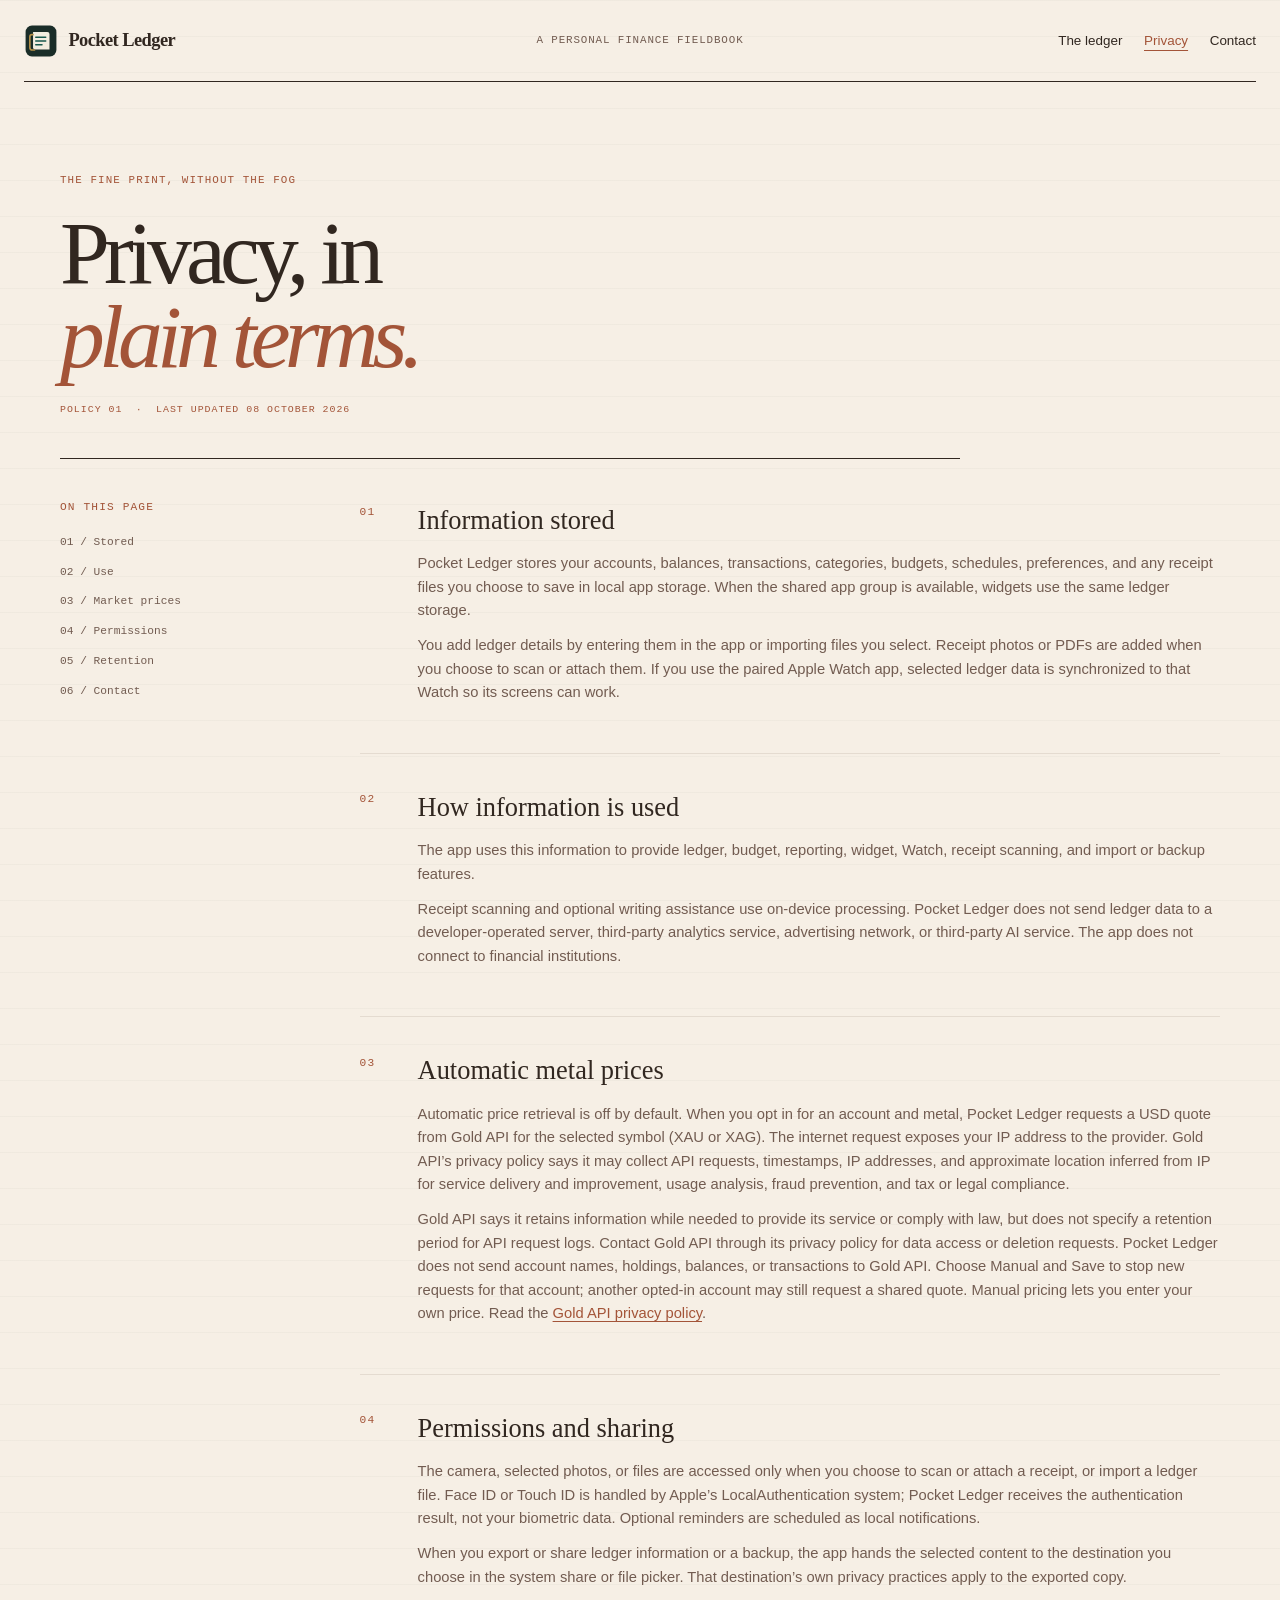
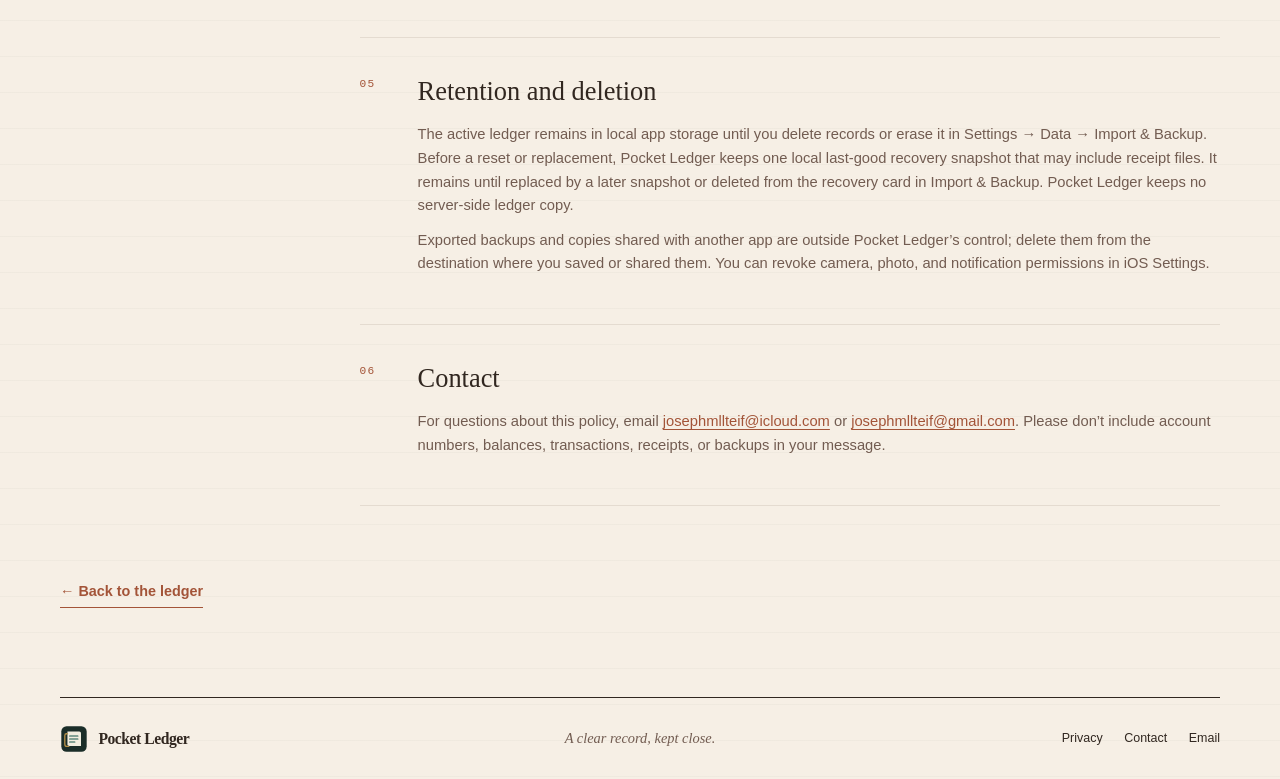
==== commit 8007f7a2: "Update contacts and GitHub Pages theme" ====
--- a/docs/privacy/index.html
+++ b/docs/privacy/index.html
@@ -71,7 +71,7 @@
           <section id="contact">
             <span class="feature-number">06</span>
             <div><h2>Contact</h2>
-              <p>For questions about this policy, email <a href="mailto:joelteif11@gmail.com">joelteif11@gmail.com</a>. Please don’t include account numbers, balances, transactions, receipts, or backups in your message.</p>
+              <p>For questions about this policy, email <a href="mailto:josephmllteif@icloud.com">josephmllteif@icloud.com</a> or <a href="mailto:josephmllteif@gmail.com">josephmllteif@gmail.com</a>. Please don’t include account numbers, balances, transactions, receipts, or backups in your message.</p>
             </div>
           </section>
         </article>
@@ -81,7 +81,7 @@
     <footer class="site-footer page-frame">
       <a class="wordmark" href="../"><img src="../mark.svg" alt="" width="28" height="28"><span>Pocket Ledger</span></a>
       <span class="footer-motto">A clear record, kept close.</span>
-      <nav aria-label="Footer navigation"><a href="./">Privacy</a><a href="../support/">Contact</a><a href="mailto:joelteif11@gmail.com">Email</a></nav>
+      <nav aria-label="Footer navigation"><a href="./">Privacy</a><a href="../support/">Contact</a><a href="mailto:josephmllteif@icloud.com,josephmllteif@gmail.com">Email</a></nav>
     </footer>
   </body>
 </html>
--- a/docs/styles.css
+++ b/docs/styles.css
@@ -3,16 +3,14 @@
   font-family: -apple-system, BlinkMacSystemFont, "Segoe UI", sans-serif;
   font-synthesis: none;
   text-rendering: optimizeLegibility;
-  --paper: #f1eddf;
-  --paper-deep: #e6deca;
-  --ink: #192722;
-  --muted: #5c675f;
-  --line: #c9c2b1;
-  --green: #17584d;
-  --green-light: #d9e3d1;
-  --gold: #b69148;
-  --red: #a34835;
-  --deep: #1a2d28;
+  --paper: #f6efe5;
+  --paper-deep: #ede1d4;
+  --ink: #312720;
+  --muted: #725c51;
+  --line: #e4dbd0;
+  --accent: #a35438;
+  --warning: #b06a00;
+  --privacy-surface: #312720;
   --serif: "Iowan Old Style", "Palatino Linotype", "Book Antiqua", Georgia, serif;
   --mono: "SFMono-Regular", Consolas, "Liberation Mono", monospace;
 }
@@ -22,14 +20,14 @@
 body {
   margin: 0;
   background-color: var(--paper);
-  background-image: linear-gradient(to bottom, rgb(25 39 34 / 3%) 1px, transparent 1px);
+  background-image: linear-gradient(to bottom, rgb(49 39 32 / 3%) 1px, transparent 1px);
   background-size: 100% 36px;
   color: var(--ink);
   line-height: 1.6;
 }
-a { color: var(--green); text-underline-offset: 0.22em; }
-a:hover { color: var(--red); }
-a:focus-visible { outline: 2px solid var(--red); outline-offset: 4px; }
+a { color: var(--accent); text-underline-offset: 0.22em; }
+a:hover { color: var(--accent); }
+a:focus-visible { outline: 2px solid var(--accent); outline-offset: 4px; }
 .skip-link { position: absolute; z-index: 3; top: -4rem; left: 1rem; padding: 0.7rem 1rem; background: var(--paper); color: var(--ink); }
 .skip-link:focus { top: 1rem; }
 .page-frame { width: min(1160px, calc(100% - 3rem)); margin-inline: auto; }
@@ -39,52 +37,54 @@
 .masthead-note { margin: 0; text-align: center; color: var(--muted); font-family: var(--mono); font-size: 0.68rem; letter-spacing: 0.08em; text-transform: uppercase; }
 .masthead nav, .site-footer nav { display: flex; justify-content: flex-end; gap: 1.35rem; }
 .masthead nav a, .site-footer nav a { color: var(--ink); text-decoration: none; font-size: 0.84rem; }
-.masthead nav a[aria-current="page"] { color: var(--red); text-decoration: underline; text-decoration-thickness: 1px; text-underline-offset: 0.35em; }
-.masthead nav a:hover, .site-footer nav a:hover { color: var(--red); }
+.masthead nav a[aria-current="page"] { color: var(--accent); text-decoration: underline; text-decoration-thickness: 1px; text-underline-offset: 0.35em; }
+.masthead nav a:hover, .site-footer nav a:hover { color: var(--accent); }
 .overline, .section-index, .document-date, .hero-footnote, .feature-number, .folio-figure figcaption span {
   font-family: var(--mono); font-size: 0.68rem; letter-spacing: 0.1em; text-transform: uppercase;
 }
-.overline { margin: 0 0 1.45rem; color: var(--green); }
-.overline-mark { display: inline-block; width: 1.25rem; height: 1px; margin: 0 0 0.22rem 0.1rem; background: var(--red); }
+.overline { margin: 0 0 1.45rem; color: var(--accent); }
+.overline-mark { display: inline-block; width: 1.25rem; height: 1px; margin: 0 0 0.22rem 0.1rem; background: var(--accent); }
 .hero { display: grid; grid-template-columns: 0.92fr 1.08fr; align-items: center; gap: clamp(2rem, 5vw, 5rem); padding-block: clamp(4rem, 8vw, 7rem) clamp(3rem, 6vw, 5rem); }
 .hero h1, .document-heading h1 { margin: 0; font-family: var(--serif); font-size: clamp(3.7rem, 7.5vw, 7rem); font-weight: 500; line-height: 0.93; letter-spacing: -0.065em; }
-.hero h1 em, .document-heading h1 em { color: var(--green); font-weight: 400; }
+.hero h1 em, .document-heading h1 em { color: var(--accent); font-weight: 400; }
 .hero-description { max-width: 420px; margin: 1.7rem 0 0; color: var(--muted); font-size: 1.05rem; }
 .hero-links { display: flex; flex-wrap: wrap; align-items: baseline; gap: 1.5rem; margin-top: 1.9rem; }
-.text-action, .quiet-action { display: inline-flex; align-items: baseline; gap: 0.45rem; padding-bottom: 0.2rem; border-bottom: 1px solid currentColor; color: var(--green); text-decoration: none; font-size: 0.9rem; font-weight: 650; }
+.text-action, .quiet-action { display: inline-flex; align-items: baseline; gap: 0.45rem; padding-bottom: 0.2rem; border-bottom: 1px solid currentColor; color: var(--accent); text-decoration: none; font-size: 0.9rem; font-weight: 650; }
 .quiet-action { color: var(--muted); font-weight: 500; }
-.text-action:hover, .quiet-action:hover { color: var(--red); }
+.text-action:hover, .quiet-action:hover { color: var(--accent); }
 .hero-footnote { margin: 3.2rem 0 0; color: var(--muted); font-size: 0.62rem; }
-.hero-footnote span { padding-inline: 0.35rem; color: var(--red); }
+.hero-footnote span { padding-inline: 0.35rem; color: var(--accent); }
 .folio-figure { margin: 0; }
 .folio-figure img { display: block; width: 100%; height: auto; }
 .folio-figure figcaption { display: flex; justify-content: space-between; gap: 1rem; margin-top: 0.7rem; padding-top: 0.55rem; border-top: 1px solid var(--line); color: var(--muted); font-size: 0.75rem; }
-.folio-figure figcaption span { color: var(--red); font-size: 0.6rem; }
+.folio-figure figcaption span { color: var(--accent); font-size: 0.6rem; }
 .manifesto { min-height: 155px; display: grid; grid-template-columns: 1fr 2.2fr auto; align-items: center; gap: 2rem; border-block: 1px solid var(--ink); }
-.section-index { align-self: start; padding-top: 1.4rem; color: var(--red); font-size: 0.6rem; }
+.section-index { align-self: start; padding-top: 1.4rem; color: var(--accent); font-size: 0.6rem; }
 .manifesto > p { max-width: 720px; margin: 1.3rem 0; font-family: var(--serif); font-size: clamp(1.2rem, 2vw, 1.75rem); line-height: 1.35; }
-.manifesto-stamp { width: 76px; height: 76px; display: grid; place-content: center; border: 1px solid var(--green); border-radius: 50%; color: var(--green); text-align: center; font-family: var(--mono); font-size: 0.6rem; line-height: 1.35; letter-spacing: 0.1em; transform: rotate(-9deg); }
+.manifesto-stamp { width: 76px; height: 76px; display: grid; place-content: center; border: 1px solid var(--accent); border-radius: 50%; color: var(--accent); text-align: center; font-family: var(--mono); font-size: 0.6rem; line-height: 1.35; letter-spacing: 0.1em; transform: rotate(-9deg); }
 .features { display: grid; grid-template-columns: 0.85fr 1.15fr; gap: clamp(2rem, 6vw, 7rem); padding-block: clamp(4rem, 8vw, 7rem); }
 .section-heading .overline { margin-bottom: 1rem; }
 .section-heading h2, .privacy-inner h2, .closing h2 { margin: 0; font-family: var(--serif); font-size: clamp(2.7rem, 5vw, 4.8rem); font-weight: 500; line-height: 0.98; letter-spacing: -0.055em; }
 .feature-list { border-top: 1px solid var(--ink); }
 .feature-row { display: grid; grid-template-columns: 42px 1fr; column-gap: 1rem; padding: 1.4rem 0 1.65rem; border-bottom: 1px solid var(--line); }
-.feature-number { grid-row: span 2; padding-top: 0.3rem; color: var(--red); font-size: 0.65rem; }
+.feature-number { grid-row: span 2; padding-top: 0.3rem; color: var(--accent); font-size: 0.65rem; }
 .feature-row h3 { margin: 0; font-family: var(--serif); font-size: 1.45rem; font-weight: 500; letter-spacing: -0.025em; }
 .feature-row p { max-width: 540px; margin: 0.45rem 0 0; color: var(--muted); font-size: 0.92rem; }
-.privacy-strip { background: var(--deep); color: var(--paper); }
+.privacy-strip { background: var(--privacy-surface); color: var(--paper); }
 .privacy-inner { min-height: 350px; display: grid; grid-template-columns: 0.75fr 1.25fr 1fr; align-items: center; gap: 2.5rem; padding-block: 4rem; }
-.privacy-inner .section-index { align-self: start; color: #d1b773; }
+.privacy-inner .section-index { align-self: start; color: var(--paper-deep); }
 .privacy-inner h2 { font-size: clamp(2.5rem, 4.4vw, 4.3rem); }
 .privacy-copy { max-width: 360px; }
-.privacy-copy p { margin-top: 0; color: #d2d7ce; font-size: 0.92rem; }
-.privacy-copy .text-action { color: #e4c879; }
+.privacy-copy p { margin-top: 0; color: var(--paper-deep); font-size: 0.92rem; }
+.privacy-copy .text-action { color: var(--paper); }
 .closing { padding-block: clamp(4.5rem, 9vw, 7rem); text-align: center; }
 .closing .overline { margin-bottom: 1.1rem; }
 .closing h2 { max-width: 650px; margin-inline: auto; }
 .closing > p:not(.overline) { margin: 1rem 0; color: var(--muted); }
-.email-link { display: inline-flex; align-items: center; gap: 0.55rem; color: var(--green); font-family: var(--serif); font-size: clamp(1.4rem, 3vw, 2rem); text-decoration-color: var(--gold); text-decoration-thickness: 1px; text-underline-offset: 0.28em; }
-.email-link:hover { color: var(--red); }
+.email-link { display: inline-flex; align-items: center; gap: 0.55rem; color: var(--accent); font-family: var(--serif); font-size: clamp(1.4rem, 3vw, 2rem); text-decoration-color: var(--warning); text-decoration-thickness: 1px; text-underline-offset: 0.28em; }
+.closing .email-link, .contact-sheet .email-link { display: block; width: fit-content; max-width: 100%; font-size: clamp(1rem, 2.8vw, 1.4rem); }
+.closing .email-link { margin: 0.35rem auto 0; }
+.email-link:hover { color: var(--accent); }
 .site-footer { min-height: 82px; display: grid; grid-template-columns: 1fr 1fr 1fr; align-items: center; border-top: 1px solid var(--ink); }
 .site-footer .wordmark { font-size: 0.98rem; }
 .footer-motto { color: var(--muted); text-align: center; font-family: var(--serif); font-style: italic; font-size: 0.9rem; }
@@ -96,18 +96,18 @@
 .document-heading .overline { margin-bottom: 1.4rem; }
 .contact-page .overline, .contact-page .section-index { font-size: 0.75rem; }
 .contact-page .document-heading h1 { letter-spacing: -0.05em; }
-.document-date { margin: 1.5rem 0 0; color: var(--red); font-size: 0.62rem; }
+.document-date { margin: 1.5rem 0 0; color: var(--accent); font-size: 0.62rem; }
 .document-date span { padding-inline: 0.4rem; }
 .policy-layout { display: grid; grid-template-columns: 210px 1fr; gap: clamp(2rem, 7vw, 7rem); padding-top: 2.5rem; }
 .contents { height: max-content; display: grid; gap: 0.75rem; position: sticky; top: 1.5rem; }
 .contents .section-index { padding: 0 0 0.3rem; font-size: 0.7rem; }
 .contents a { color: var(--muted); text-decoration: none; font-family: var(--mono); font-size: 0.7rem; }
-.contents a:hover { color: var(--red); }
+.contents a:hover { color: var(--accent); }
 .policy-copy section { display: grid; grid-template-columns: 42px 1fr; gap: 1rem; padding: 0 0 2rem; margin-bottom: 2rem; border-bottom: 1px solid var(--line); scroll-margin-top: 2rem; }
 .policy-copy .feature-number { padding-top: 0.35rem; font-size: 0.7rem; }
 .policy-copy h2, .contact-sheet h2 { margin: 0; font-family: var(--serif); font-size: 1.65rem; font-weight: 500; }
 .policy-copy p, .contact-sheet p { margin: 0.7rem 0 0; color: var(--muted); font-size: 0.92rem; }
-.policy-copy a { color: var(--green); }
+.policy-copy a { color: var(--accent); }
 .back-link { margin: 2.5rem 0 0; }
 .document-intro { max-width: 520px; color: var(--muted); font-size: 1.05rem; }
 .contact-page .document-heading { border-bottom: 0; padding-bottom: 1rem; }
@@ -115,6 +115,7 @@
 .contact-sheet .section-index { display: block; padding: 0; margin-bottom: 1.1rem; }
 .contact-sheet h2 { font-size: 2rem; }
 .contact-sheet .email-link { margin-top: 0.7rem; }
+.contact-sheet .email-link + .email-link { margin-top: 0.3rem; }
 .contact-sheet .email-fallback { margin-top: 0.35rem; }
 .contact-sheet p { max-width: 550px; }
 .contact-page .back-link { padding-top: 1rem; }
@@ -159,15 +160,17 @@
   .document-heading h1 { font-size: clamp(3.3rem, 15vw, 5rem); }
   .contents { grid-template-columns: 1fr 1fr; }
   .policy-copy section { grid-template-columns: 30px 1fr; gap: 0.7rem; }
-  .contact-sheet .email-link { font-size: clamp(1.2rem, 6vw, 1.6rem); }
 }
 @media (prefers-reduced-motion: reduce) {
   html { scroll-behavior: auto; }
   *, *::before, *::after { animation-duration: 0.01ms !important; transition-duration: 0.01ms !important; }
 }
 @media (prefers-color-scheme: dark) {
-  :root { --paper: #1c2621; --paper-deep: #29362e; --ink: #eee8d9; --muted: #b9c1b8; --line: #49564a; --green: #b5d4b8; --green-light: #293a32; --gold: #dcc47e; --red: #e39477; --deep: #111a16; }
-  body { background-image: linear-gradient(to bottom, rgb(238 232 217 / 3%) 1px, transparent 1px); }
+  :root { --paper: #1b1714; --paper-deep: #392b23; --ink: #f1eeec; --muted: #b5b0ac; --line: #34312f; --accent: #e49a78; --warning: #ffd079; --privacy-surface: #29211c; }
+  body { background-image: linear-gradient(to bottom, rgb(241 238 236 / 3%) 1px, transparent 1px); }
+  .privacy-strip { color: var(--ink); }
+  .privacy-inner .section-index, .privacy-copy .text-action { color: var(--accent); }
+  .privacy-copy p { color: var(--muted); }
   .folio-figure img { filter: brightness(0.9); }
 }
 @media (forced-colors: active) {
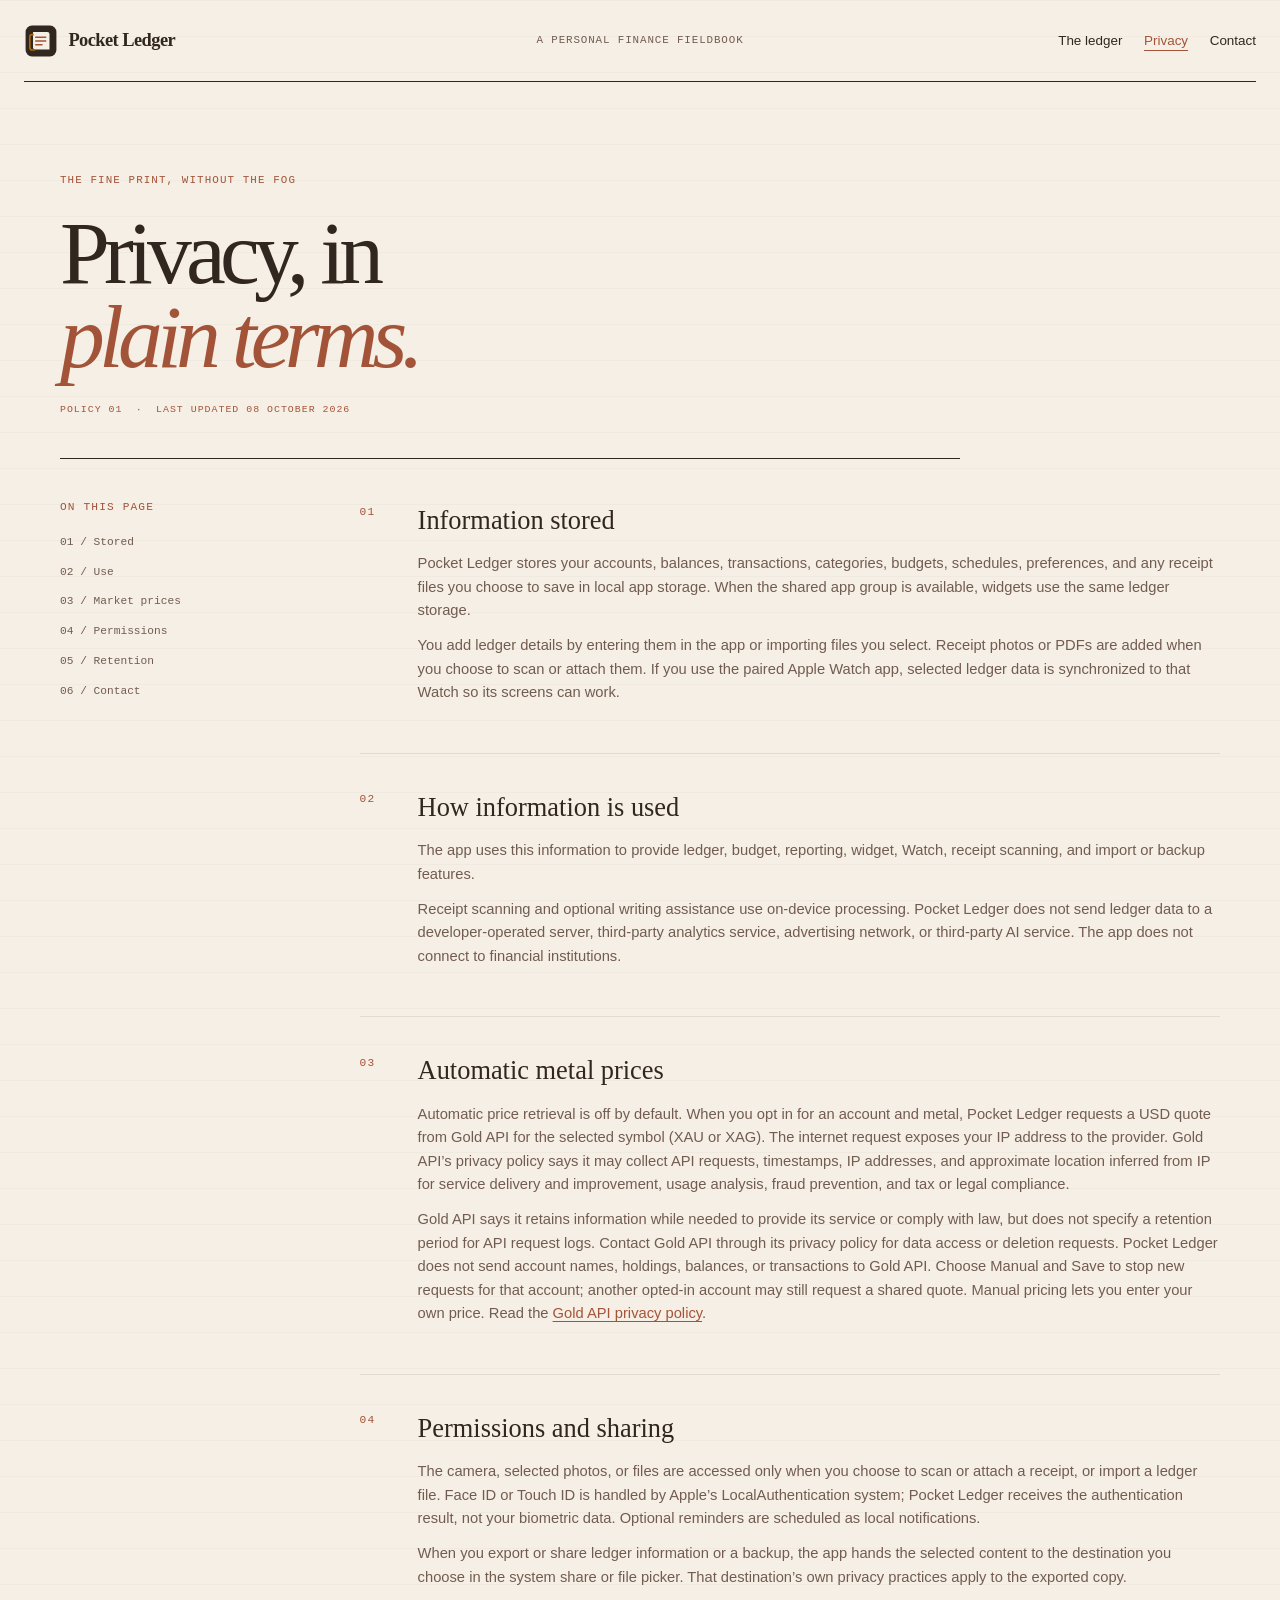
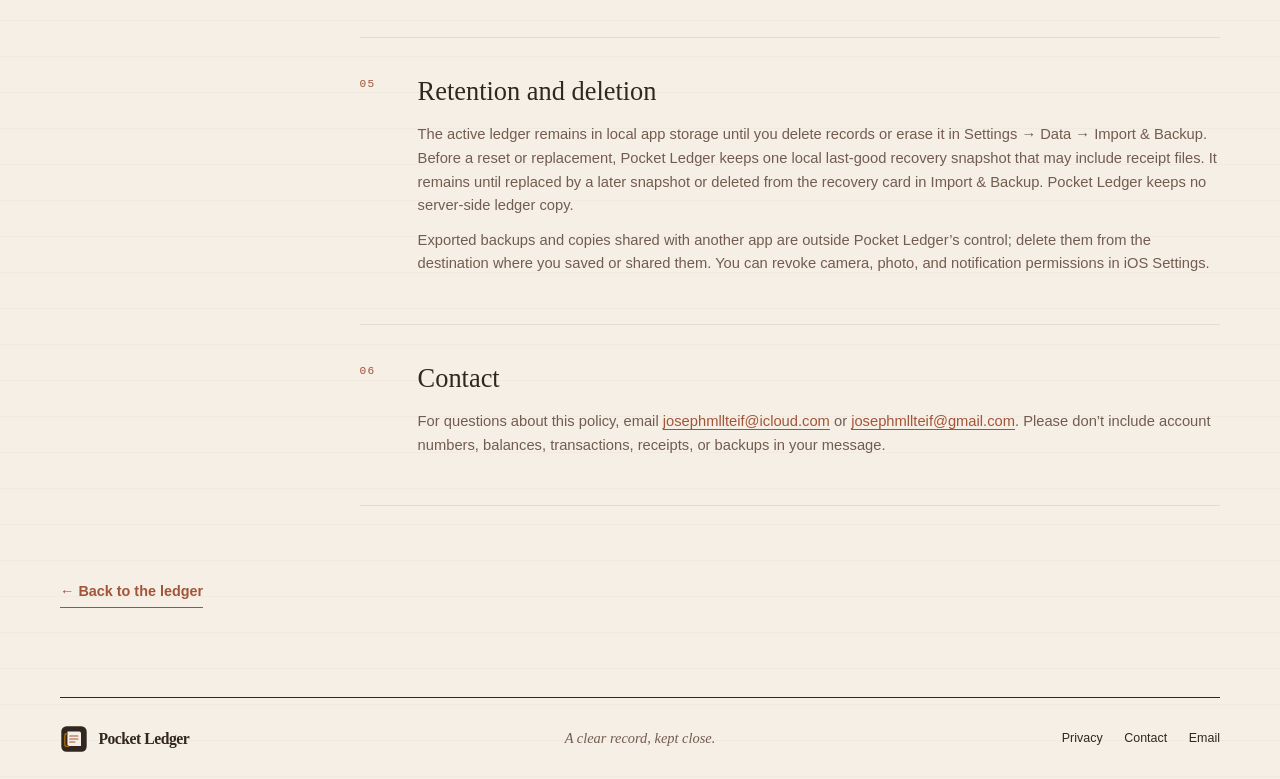
==== commit 84e0b1df: "Match Pages artwork to Clay theme" ====
--- a/docs/privacy/index.html
+++ b/docs/privacy/index.html
@@ -3,7 +3,8 @@
   <head>
     <meta charset="utf-8">
     <meta name="viewport" content="width=device-width, initial-scale=1">
-    <meta name="theme-color" content="#f1eddf">
+    <meta name="theme-color" media="(prefers-color-scheme: light)" content="#f6efe5">
+    <meta name="theme-color" media="(prefers-color-scheme: dark)" content="#1b1714">
     <meta name="description" content="Pocket Ledger privacy policy: how ledger data, receipts, permissions, exports, and deletion work.">
     <title>Privacy — Pocket Ledger</title>
     <link rel="stylesheet" href="../styles.css">
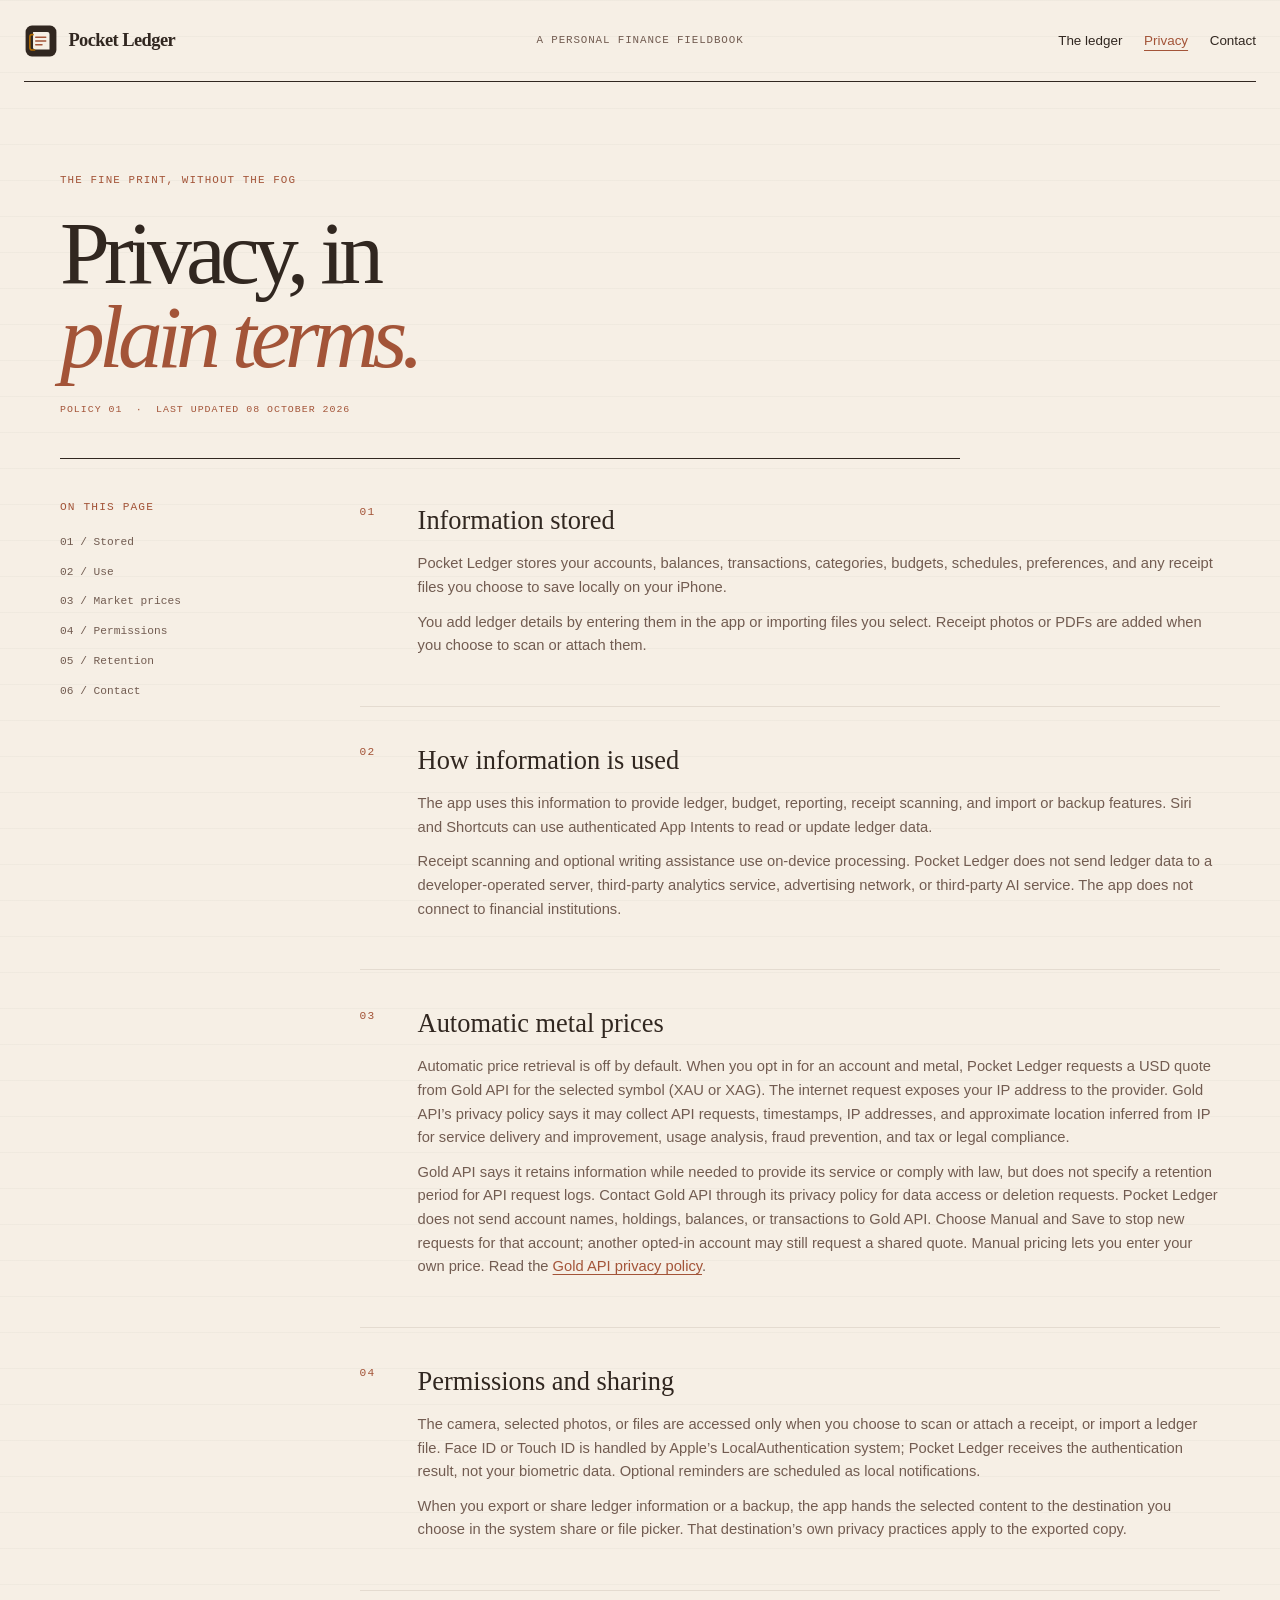
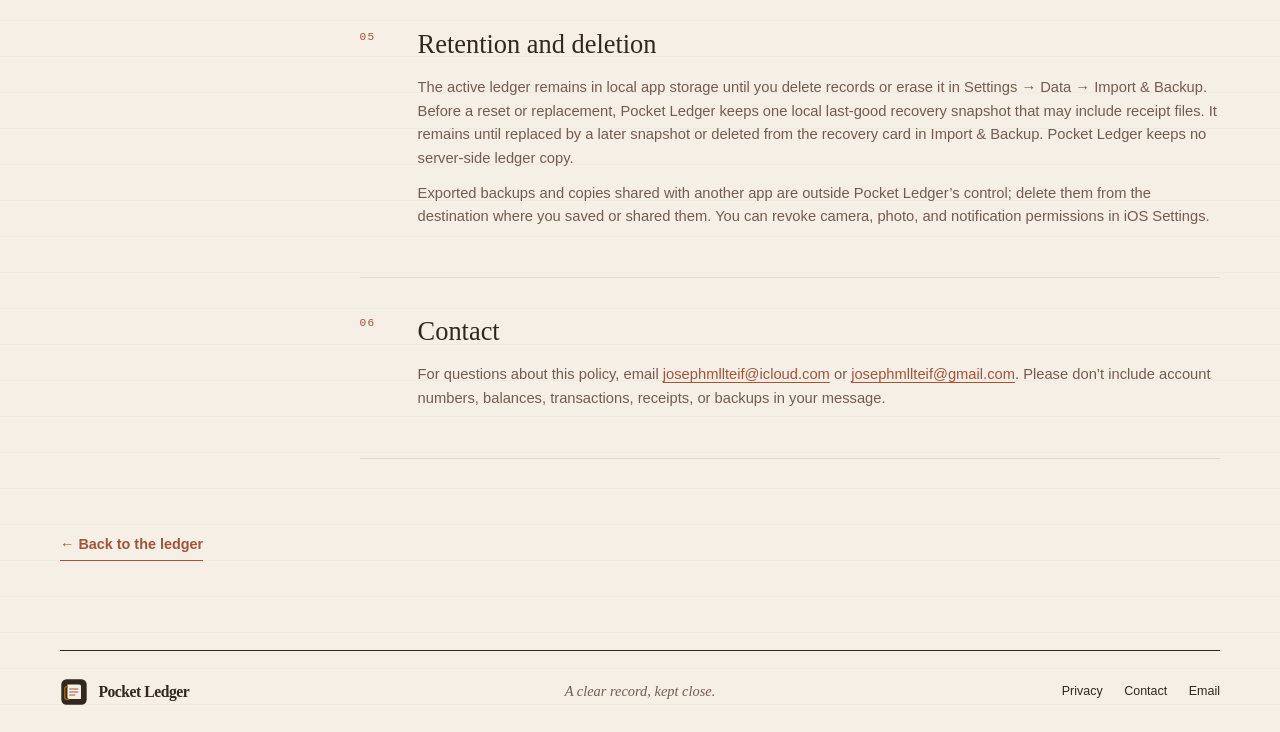
==== commit d3d23d2d: "Fix finance UI navigation and transaction consistency" ====
--- a/docs/privacy/index.html
+++ b/docs/privacy/index.html
@@ -37,14 +37,14 @@
           <section id="stored">
             <span class="feature-number">01</span>
             <div><h2>Information stored</h2>
-              <p>Pocket Ledger stores your accounts, balances, transactions, categories, budgets, schedules, preferences, and any receipt files you choose to save in local app storage. When the shared app group is available, widgets use the same ledger storage.</p>
-              <p>You add ledger details by entering them in the app or importing files you select. Receipt photos or PDFs are added when you choose to scan or attach them. If you use the paired Apple Watch app, selected ledger data is synchronized to that Watch so its screens can work.</p>
+              <p>Pocket Ledger stores your accounts, balances, transactions, categories, budgets, schedules, preferences, and any receipt files you choose to save locally on your iPhone.</p>
+              <p>You add ledger details by entering them in the app or importing files you select. Receipt photos or PDFs are added when you choose to scan or attach them.</p>
             </div>
           </section>
           <section id="use">
             <span class="feature-number">02</span>
             <div><h2>How information is used</h2>
-              <p>The app uses this information to provide ledger, budget, reporting, widget, Watch, receipt scanning, and import or backup features.</p>
+              <p>The app uses this information to provide ledger, budget, reporting, receipt scanning, and import or backup features. Siri and Shortcuts can use authenticated App Intents to read or update ledger data.</p>
               <p>Receipt scanning and optional writing assistance use on-device processing. Pocket Ledger does not send ledger data to a developer-operated server, third-party analytics service, advertising network, or third-party AI service. The app does not connect to financial institutions.</p>
             </div>
           </section>
